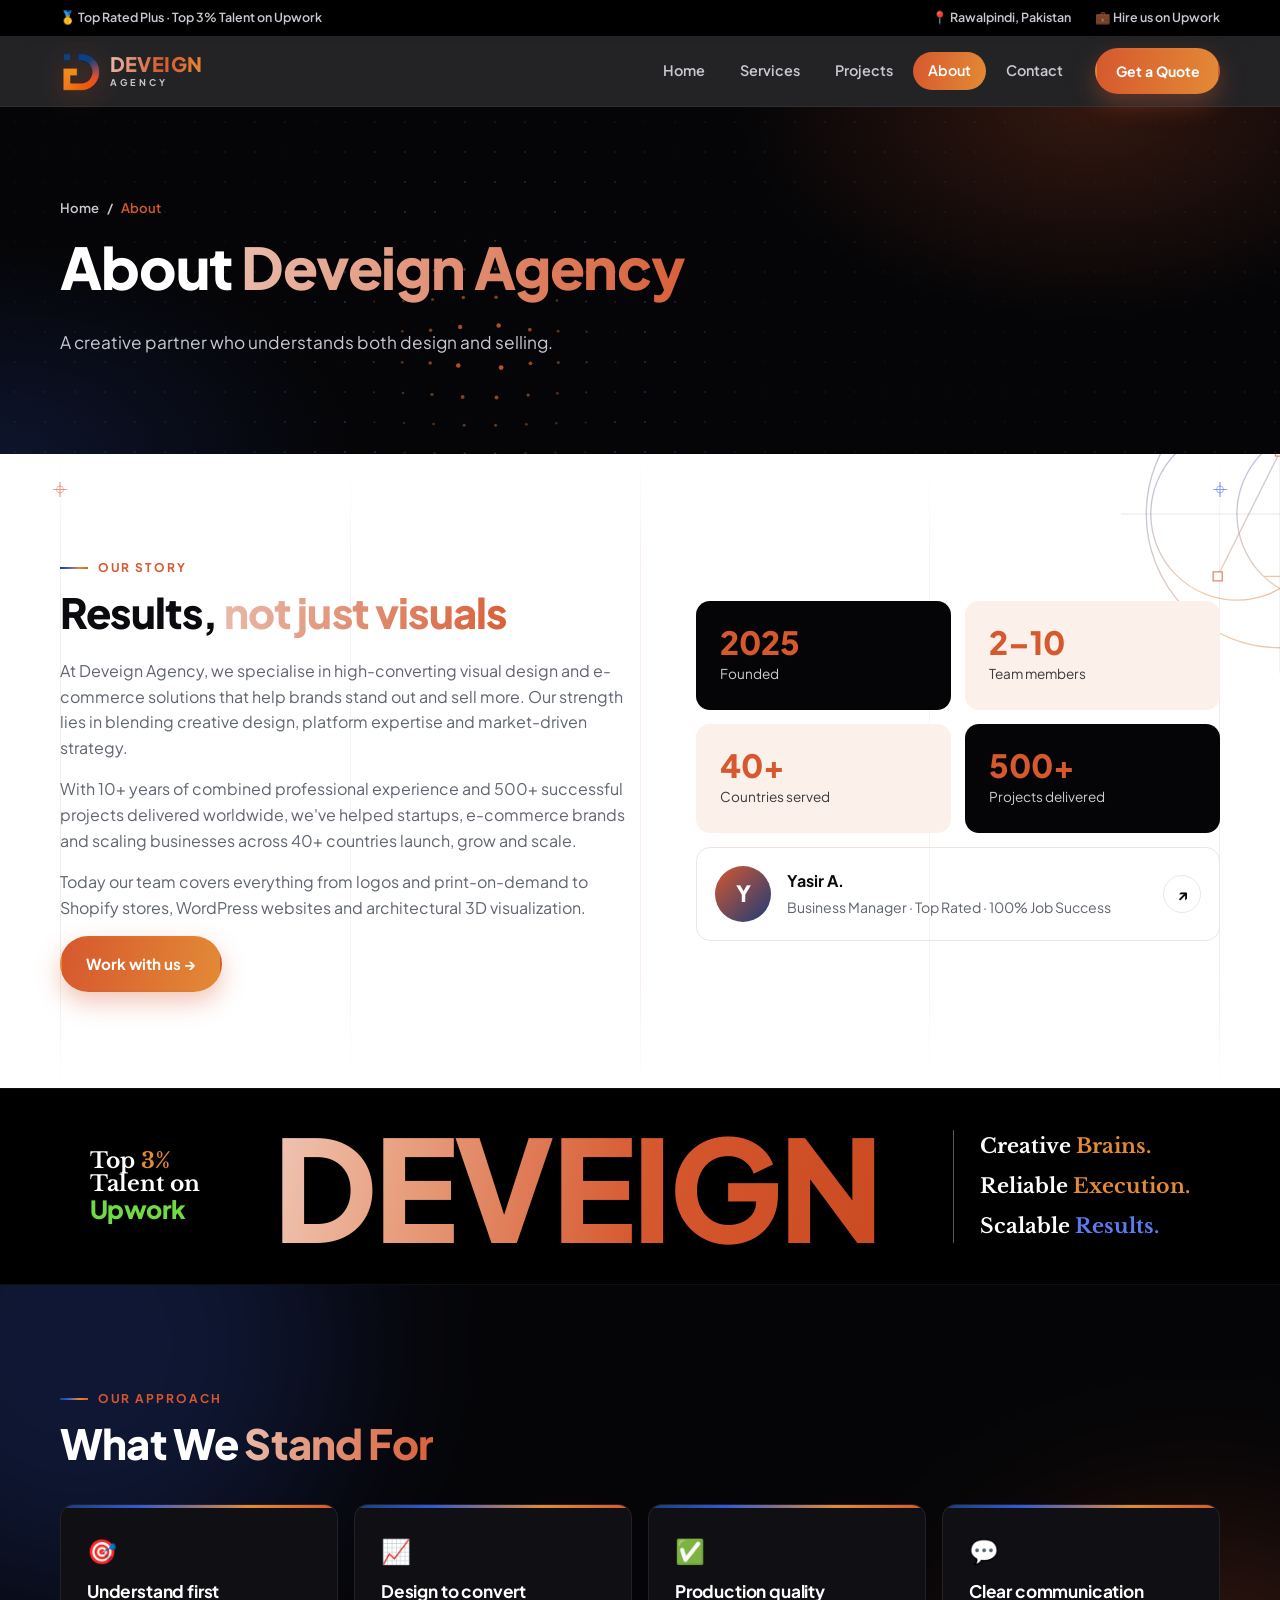
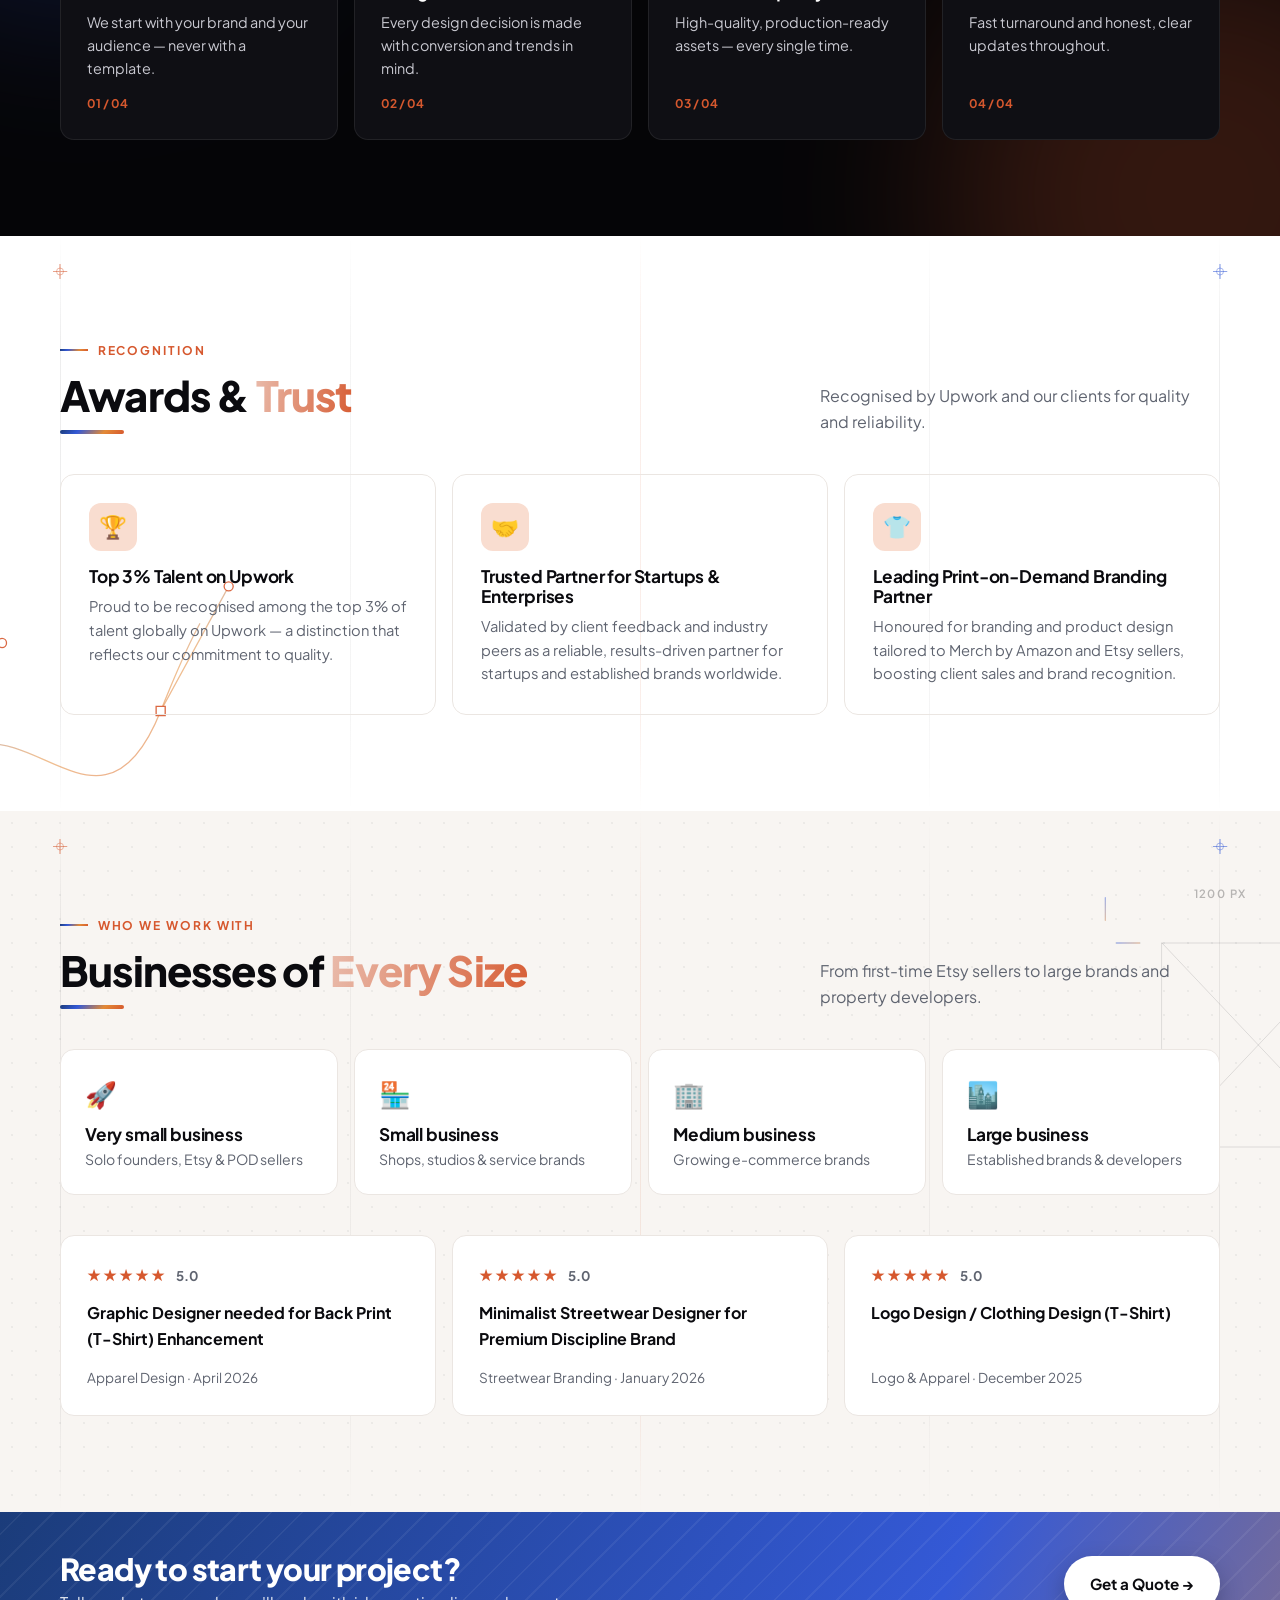
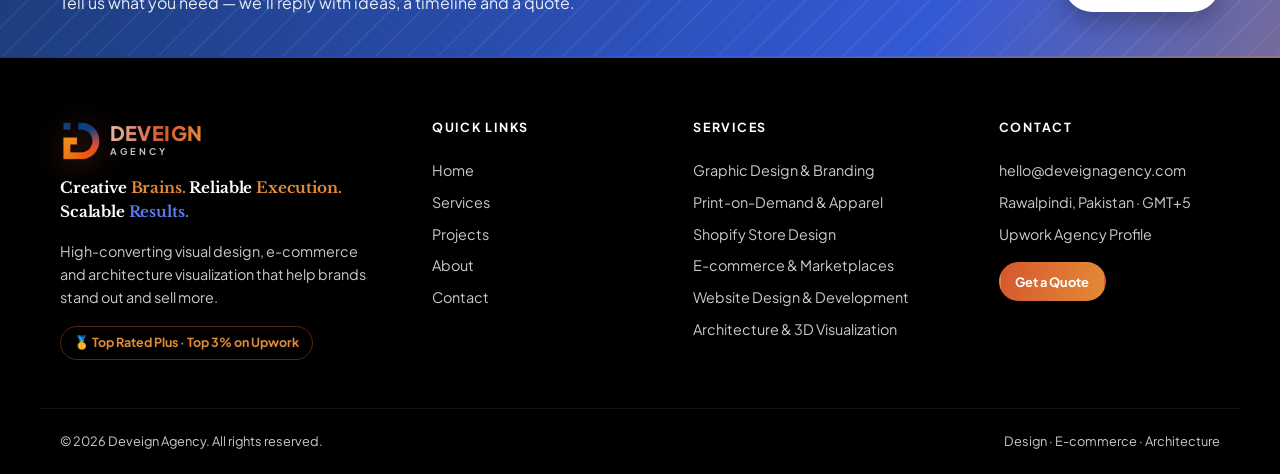
==== about/index.html @ 1cb54c6f "Use clean page addresses without .html - Move each page into its own folder: /services/, /portfolio/" ====
<!doctype html>
<html lang="en">
<head>
  <meta charset="utf-8">
  <meta name="viewport" content="width=device-width, initial-scale=1">
  <title>About Us — Deveign Agency</title>
  <meta name="description" content="Deveign Agency is a Top Rated Plus design and e-commerce agency based in Rawalpindi, Pakistan, serving clients in 40+ countries.">
  <meta property="og:title" content="About Us — Deveign Agency">
  <meta property="og:description" content="Deveign Agency is a Top Rated Plus design and e-commerce agency based in Rawalpindi, Pakistan, serving clients in 40+ countries.">
  <meta property="og:type" content="website">
  <link rel="canonical" href="https://deveignagency.com/about/">
  <meta property="og:url" content="https://deveignagency.com/about/">
  <meta property="og:site_name" content="Deveign Agency">
  <meta name="theme-color" content="#000000">
  <link rel="preconnect" href="https://fonts.googleapis.com">
  <link rel="preconnect" href="https://fonts.gstatic.com" crossorigin>
  <link href="https://fonts.googleapis.com/css2?family=Plus+Jakarta+Sans:wght@400;500;600;700;800&family=Libre+Baskerville:wght@400;700&display=swap" rel="stylesheet">
  <link rel="stylesheet" href="/assets/css/styles.css?v=202611030002">
  <script>document.documentElement.classList.add('js')</script>
  <link rel="icon" type="image/png" href="/assets/img/brand/logo-mark.png">
</head><body data-page="about">
  <a class="skip" href="#main">Skip to content</a>
  <div class="progress" aria-hidden="true"><span id="progressBar"></span></div>
  <div class="topbar">
    <div class="container topbar__inner">
      <span>🥇 Top Rated Plus · Top 3% Talent on Upwork</span>
      <span class="topbar__right">
        <span>📍 Rawalpindi, Pakistan</span>
        <a href="https://www.upwork.com/agencies/1889365964050848512/" target="_blank" rel="noopener">💼 Hire us on Upwork</a>
      </span>
    </div>
  </div>
  <header class="header">
    <div class="container header__inner">
      <a href="/" class="logo" aria-label="Deveign Agency home"><img class="logo__mark" src="/assets/img/brand/logo-mark.png" alt="" width="40" height="40"><span class="logo__text">DEVEIGN<small>Agency</small></span></a>
      <nav class="nav" id="nav" aria-label="Main">
        <a href="/">Home</a>
        <a href="/services/">Services</a>
        <a href="/portfolio/">Projects</a>
        <a href="/about/" class="active" aria-current="page">About</a>
        <a href="/contact/">Contact</a>
        <a href="/contact/" class="btn btn--primary btn--sm">Get a Quote</a>
      </nav>
      <button class="nav-toggle" id="navToggle" aria-label="Open menu" aria-expanded="false" aria-controls="nav">
        <span></span><span></span><span></span>
      </button>
    </div>
  </header>
  <main id="main">
    <section class="page-hero">
      <canvas class="hero-canvas" aria-hidden="true"></canvas>
      <div class="page-hero__glow" aria-hidden="true"></div>
      <div class="container page-hero__inner">
        <nav class="crumbs" aria-label="Breadcrumb"><a href="/">Home</a><span>/</span><span>About</span></nav>
        <h1>About <span class="hl">Deveign Agency</span></h1>
        <p>A creative partner who understands both design and selling.</p>
      </div>
    </section>
    <section class="section">
      <div class="container about">
        <div class="about__text">
          <span class="eyebrow">Our story</span>
          <h2>Results, <span class="hl">not just visuals</span></h2>
          <p>At Deveign Agency, we specialise in high-converting visual design and e-commerce solutions that help brands stand out and sell more. Our strength lies in blending creative design, platform expertise and market-driven strategy.</p>
          <p>With 10+ years of combined professional experience and 500+ successful projects delivered worldwide, we've helped startups, e-commerce brands and scaling businesses across 40+ countries launch, grow and scale.</p>
          <p>Today our team covers everything from logos and print-on-demand to Shopify stores, WordPress websites and architectural 3D visualization.</p>
          <a href="/contact/" class="btn btn--primary">Work with us →</a>
        </div>
        <div class="about__visual">
          <div class="facts">
            <div><strong>2025</strong><span>Founded</span></div>
            <div><strong>2–10</strong><span>Team members</span></div>
            <div><strong>40+</strong><span>Countries served</span></div>
            <div><strong>500+</strong><span>Projects delivered</span></div>
          </div>
          <div class="person">
            <div class="person__avatar">Y</div>
            <div>
              <strong>Yasir A.</strong>
              <span>Business Manager · Top Rated · 100% Job Success</span>
            </div>
            <a href="https://www.upwork.com/freelancers/~014dca2b137e0ebefb/" target="_blank" rel="noopener" class="person__link" aria-label="Yasir's Upwork profile">↗</a>
          </div>
        </div>
      </div>
    </section>

    <section class="brandband" aria-label="Deveign brand">
      <div class="container">
        <div class="brandmark" role="img" aria-label="Top 3% Talent on Upwork. DEVEIGN. Creative Brains. Reliable Execution. Scalable Results.">
          <div class="brandmark__badge"><span>Top <em>3%</em></span><span>Talent on</span><strong>Upwork</strong></div>
          <div class="brandmark__word">DEVEIGN</div>
          <div class="brandmark__tag"><span>Creative <em class="t-amber">Brains.</em></span><span>Reliable <em class="t-amber">Execution.</em></span><span>Scalable <em class="t-blue">Results.</em></span></div>
        </div>
      </div>
    </section>

    <section class="section dark">
      <div class="container">
        <span class="eyebrow">Our approach</span>
        <h2>What We <span class="hl">Stand For</span></h2>
        <div class="why">
          <div class="why__item"><div class="why__ico">🎯</div><h3>Understand first</h3><p>We start with your brand and your audience — never with a template.</p><span>01 / 04</span></div>
          <div class="why__item"><div class="why__ico">📈</div><h3>Design to convert</h3><p>Every design decision is made with conversion and trends in mind.</p><span>02 / 04</span></div>
          <div class="why__item"><div class="why__ico">✅</div><h3>Production quality</h3><p>High-quality, production-ready assets — every single time.</p><span>03 / 04</span></div>
          <div class="why__item"><div class="why__ico">💬</div><h3>Clear communication</h3><p>Fast turnaround and honest, clear updates throughout.</p><span>04 / 04</span></div>
        </div>
      </div>
    </section>

    <section class="section">
      <div class="container">
        <div class="head-row">
          <div>
            <span class="eyebrow">Recognition</span>
            <h2>Awards &amp; <span class="hl">Trust</span></h2>
          </div>
          <p>Recognised by Upwork and our clients for quality and reliability.</p>
        </div>
        <div class="awards">
          <div class="award"><div class="award__icon">🏆</div><h3>Top 3% Talent on Upwork</h3><p>Proud to be recognised among the top 3% of talent globally on Upwork — a distinction that reflects our commitment to quality.</p></div>
          <div class="award"><div class="award__icon">🤝</div><h3>Trusted Partner for Startups &amp; Enterprises</h3><p>Validated by client feedback and industry peers as a reliable, results-driven partner for startups and established brands worldwide.</p></div>
          <div class="award"><div class="award__icon">👕</div><h3>Leading Print-on-Demand Branding Partner</h3><p>Honoured for branding and product design tailored to Merch by Amazon and Etsy sellers, boosting client sales and brand recognition.</p></div>
        </div>
      </div>
    </section>

    <section class="section section--alt">
      <div class="container">
        <div class="head-row">
          <div>
            <span class="eyebrow">Who we work with</span>
            <h2>Businesses of <span class="hl">Every Size</span></h2>
          </div>
          <p>From first-time Etsy sellers to large brands and property developers.</p>
        </div>
        <div class="focus">
          <div><span>🚀</span><h3>Very small business</h3><p>Solo founders, Etsy &amp; POD sellers</p></div>
          <div><span>🏪</span><h3>Small business</h3><p>Shops, studios &amp; service brands</p></div>
          <div><span>🏢</span><h3>Medium business</h3><p>Growing e-commerce brands</p></div>
          <div><span>🏙️</span><h3>Large business</h3><p>Established brands &amp; developers</p></div>
        </div>
        <div class="reviews reviews--mt">
          <figure class="review">
            <div class="stars" aria-label="Rated 5.0 out of 5">★★★★★ <small>5.0</small></div>
            <blockquote>Graphic Designer needed for Back Print (T-Shirt) Enhancement</blockquote>
            <figcaption>Apparel Design · April 2026</figcaption>
          </figure>
          <figure class="review">
            <div class="stars" aria-label="Rated 5.0 out of 5">★★★★★ <small>5.0</small></div>
            <blockquote>Minimalist Streetwear Designer for Premium Discipline Brand</blockquote>
            <figcaption>Streetwear Branding · January 2026</figcaption>
          </figure>
          <figure class="review">
            <div class="stars" aria-label="Rated 5.0 out of 5">★★★★★ <small>5.0</small></div>
            <blockquote>Logo Design / Clothing Design (T-Shirt)</blockquote>
            <figcaption>Logo &amp; Apparel · December 2025</figcaption>
          </figure>
        </div>
      </div>
    </section>

    <section class="cta-band">
      <div class="container cta-band__inner">
        <div>
          <h2>Ready to start your project?</h2>
          <p>Tell us what you need — we'll reply with ideas, a timeline and a quote.</p>
        </div>
        <a href="/contact/" class="btn btn--light">Get a Quote →</a>
      </div>
    </section>
  </main>
  <footer class="footer">
    <div class="container footer__grid">
      <div>
        <a href="/" class="logo" aria-label="Deveign Agency home"><img class="logo__mark" src="/assets/img/brand/logo-mark.png" alt="" width="40" height="40"><span class="logo__text">DEVEIGN<small>Agency</small></span></a>
        <p class="tagline">Creative <em class="t-amber">Brains.</em> Reliable <em class="t-amber">Execution.</em> Scalable <em class="t-blue">Results.</em></p>
        <p>High-converting visual design, e-commerce and architecture visualization that help brands stand out and sell more.</p>
        <a href="https://www.upwork.com/agencies/1889365964050848512/" target="_blank" rel="noopener" class="footer__badge">🥇 Top Rated Plus · Top 3% on Upwork</a>
      </div>
      <div>
        <h4>Quick Links</h4>
        <a href="/">Home</a><a href="/services/">Services</a><a href="/portfolio/">Projects</a><a href="/about/">About</a><a href="/contact/">Contact</a>
      </div>
      <div>
        <h4>Services</h4>
        <a href="/services/#branding">Graphic Design &amp; Branding</a><a href="/services/#pod">Print-on-Demand &amp; Apparel</a><a href="/services/#shopify">Shopify Store Design</a><a href="/services/#ecommerce">E-commerce &amp; Marketplaces</a><a href="/services/#web">Website Design &amp; Development</a><a href="/services/#architecture">Architecture &amp; 3D Visualization</a>
      </div>
      <div>
        <h4>Contact</h4>
        <a href="mailto:hello@deveignagency.com">hello@deveignagency.com</a>
        <span>Rawalpindi, Pakistan · GMT+5</span>
        <a href="https://www.upwork.com/agencies/1889365964050848512/" target="_blank" rel="noopener">Upwork Agency Profile</a>
        <a href="/contact/" class="btn btn--primary btn--xs">Get a Quote</a>
      </div>
    </div>
    <div class="container footer__bottom">
      <span>© <span id="year">2026</span> Deveign Agency. All rights reserved.</span>
      <span>Design · E-commerce · Architecture</span>
    </div>
  </footer>
  <button class="to-top" id="toTop" type="button" aria-label="Back to top">
    <svg viewBox="0 0 44 44" aria-hidden="true"><circle cx="22" cy="22" r="20"/><circle class="to-top__ring" id="toTopRing" cx="22" cy="22" r="20" pathLength="100"/></svg>
    <span aria-hidden="true">↑</span>
  </button>
  <script src="/assets/js/main.js?v=202611030002"></script>
</body>
</html>
---- assets/css/styles.css ----
/* =========================================================
   Deveign Agency — styles
   Brand colours: change --orange / --navy to re-theme the site
   ========================================================= */
:root {
  /* Brand colours (from the Deveign logo) */
  --orange: #d6582e;
  --orange-2: #e38a36;      /* amber */
  --orange-dark: #b94620;
  --amber: #e38a36;
  --peach: #e9bbab;
  --blue: #3459d6;
  --blue-deep: #1b3c7a;
  --orange-rgb: 214, 88, 46;
  --blue-rgb: 52, 89, 214;
  --grad: linear-gradient(135deg, #1b3c7a 0%, #3459d6 28%, #e38a36 68%, #d6582e 100%);
  --grad-warm: linear-gradient(100deg, #e9bbab 0%, #d6582e 55%, #e38a36 100%);
  /* Surfaces */
  --navy: #050507;          /* brand black */
  --navy-2: #0f0f14;
  --navy-3: #18181f;
  --text: #0b0b0f;
  --muted: #5f6470;
  --light: #c9c9d1;
  --bg: #ffffff;
  --bg-alt: #f8f5f2;
  --tint: #fcf0ea;
  --tint-2: #f9ddd0;
  --border: #ebe6e2;
  --radius: 14px;
  --shadow: 0 14px 40px rgba(11, 11, 15, .10);
  --ease: cubic-bezier(.2, .8, .2, 1);
}

*, *::before, *::after { box-sizing: border-box; }
html { scroll-behavior: smooth; }
body {
  margin: 0; font-family: "Plus Jakarta Sans", system-ui, -apple-system, Segoe UI, Roboto, sans-serif;
  color: var(--text); background: var(--bg); line-height: 1.6; -webkit-font-smoothing: antialiased;
  overflow-x: hidden;
}
img { max-width: 100%; display: block; height: auto; }
a { color: inherit; text-decoration: none; }
button { font: inherit; color: inherit; }
h1, h2, h3, h4 { line-height: 1.15; margin: 0 0 .5em; letter-spacing: -.02em; }
h1 { font-size: clamp(2.3rem, 5.4vw, 4.1rem); font-weight: 800; }
h2 { font-size: clamp(1.8rem, 3.6vw, 2.6rem); font-weight: 800; }
h3 { font-size: 1.08rem; font-weight: 700; letter-spacing: -.01em; }
h4 { font-size: .78rem; text-transform: uppercase; letter-spacing: .14em; color: var(--muted); margin: 1.4rem 0 .7rem; }
p { margin: 0 0 1em; }
.hl { color: var(--orange); background: var(--grad-warm); background-size: 200% auto; -webkit-background-clip: text; background-clip: text; -webkit-text-fill-color: transparent; animation: shimmer 6s linear infinite; }
@keyframes shimmer { to { background-position: 200% center; } }
.container { width: 100%; max-width: 1200px; margin: 0 auto; padding: 0 20px; }
.container--narrow { max-width: 820px; }
.skip { position: absolute; left: -999px; top: 8px; z-index: 100; background: var(--orange); color: #fff; padding: .5rem 1rem; border-radius: 8px; }
.skip:focus { left: 8px; }
:focus-visible { outline: 2px solid var(--orange); outline-offset: 3px; }

/* ---------- Buttons ---------- */
.btn {
  display: inline-flex; align-items: center; justify-content: center; gap: .4rem;
  padding: .85rem 1.5rem; border-radius: 999px; font-weight: 700; font-size: .95rem;
  border: 2px solid transparent; cursor: pointer; transition: transform .2s var(--ease), background .2s, color .2s, border-color .2s, box-shadow .2s;
}
.btn:hover { transform: translateY(-2px); }
.btn--primary { position: relative; overflow: hidden; isolation: isolate; background: linear-gradient(100deg, var(--orange), var(--amber)); color: #fff; box-shadow: 0 10px 24px rgba(var(--orange-rgb),.35); }
.btn--primary::after { content: ""; position: absolute; inset: 0; z-index: -1; background: linear-gradient(110deg, transparent 30%, rgba(255,255,255,.35) 50%, transparent 70%); transform: translateX(-120%); transition: transform .7s var(--ease); }
.btn--primary:hover::after { transform: translateX(120%); }
.btn--primary:hover { box-shadow: 0 14px 34px rgba(var(--orange-rgb),.5), 0 0 0 4px rgba(var(--orange-rgb),.12); }
.btn--outline { border-color: rgba(255,255,255,.28); color: #fff; }
.btn--outline:hover { border-color: #fff; background: rgba(255,255,255,.06); }
.btn--dark { background: var(--navy); color: #fff; }
.btn--light { background: #fff; color: var(--text); box-shadow: 0 10px 24px rgba(0,0,0,.25); }
.btn--light:hover { background: var(--navy); color: #fff; }
.btn--lg { padding: 1rem 1.8rem; font-size: 1rem; }
.btn--sm { padding: .6rem 1.15rem; font-size: .88rem; }
.btn--xs { padding: .45rem .9rem; font-size: .8rem; box-shadow: none; }
.btn--block { width: 100%; }

/* ---------- Top bar + header ---------- */
.topbar { background: #000; color: var(--light); font-size: .78rem; font-weight: 600; }
.topbar__inner { display: flex; justify-content: space-between; gap: 1rem; padding: 8px 20px; }
.topbar__right { display: flex; gap: 1.5rem; }
.topbar a:hover { color: var(--orange); }

.header { position: sticky; top: 0; z-index: 50; background: rgba(5,5,7,.88); backdrop-filter: blur(12px); -webkit-backdrop-filter: blur(12px); border-bottom: 1px solid rgba(255,255,255,.06); }
.header__inner { display: flex; align-items: center; justify-content: space-between; height: 70px; }
.logo { display: flex; align-items: center; gap: .6rem; color: #fff; }
.logo__mark { width: 40px; height: 40px; object-fit: contain; transition: transform .5s var(--ease); filter: drop-shadow(0 4px 14px rgba(var(--orange-rgb),.35)); }
.logo:hover .logo__mark { transform: rotate(-8deg) scale(1.08); }
.logo__text { font-weight: 800; font-size: 1.25rem; line-height: 1; display: grid; letter-spacing: .02em; background: var(--grad-warm); -webkit-background-clip: text; background-clip: text; -webkit-text-fill-color: transparent; }
.logo__text small { font-size: .58rem; font-weight: 700; letter-spacing: .34em; text-transform: uppercase; -webkit-text-fill-color: #fff; opacity: .75; margin-top: 4px; }
.nav { display: flex; align-items: center; gap: .3rem; }
.nav a:not(.btn) { color: var(--light); font-weight: 600; font-size: .9rem; padding: .45rem .95rem; border-radius: 999px; transition: color .15s, background .15s; }
.nav a:not(.btn):hover { color: #fff; background: rgba(255,255,255,.06); }
.nav a.active { background: linear-gradient(100deg, var(--orange), var(--amber)); color: #fff; }
.nav .btn { margin-left: .75rem; }
.nav-toggle { display: none; background: none; border: 0; padding: 8px; cursor: pointer; }
.nav-toggle span { display: block; width: 24px; height: 2px; background: #fff; margin: 5px 0; transition: .2s; }

/* ---------- Shared hero background ---------- */
.hero-canvas { position: absolute; inset: 0; width: 100%; height: 100%; z-index: -2; display: block; }

/* ---------- Home hero ---------- */
.hero { position: relative; overflow: hidden; background: var(--navy); color: #fff; padding: 72px 0 96px; isolation: isolate; min-height: calc(100vh - 106px); display: flex; align-items: center; }
.hero__aurora { position: absolute; inset: 0; z-index: -1; pointer-events: none; overflow: hidden; }
.hero__aurora span { position: absolute; border-radius: 50%; filter: blur(80px); opacity: .55; }
.hero__aurora span:nth-child(1) { width: 520px; height: 520px; background: var(--orange); right: -120px; top: -160px; opacity: .28; animation: drift1 18s ease-in-out infinite alternate; }
.hero__aurora span:nth-child(2) { width: 460px; height: 460px; background: var(--blue); left: -160px; bottom: -200px; opacity: .25; animation: drift2 22s ease-in-out infinite alternate; }
.hero__aurora span:nth-child(3) { width: 300px; height: 300px; background: var(--amber); right: 30%; bottom: -120px; opacity: .14; animation: drift1 26s ease-in-out infinite alternate-reverse; }
@keyframes drift1 { to { transform: translate(-120px, 120px) scale(1.15); } }
@keyframes drift2 { to { transform: translate(160px, -80px) scale(1.1); } }

.hero__inner { display: grid; grid-template-columns: 1.05fr 1fr; gap: 48px; align-items: center; }
.kicker { display: inline-flex; align-items: center; gap: .6rem; color: var(--light); font-size: .78rem; font-weight: 700; text-transform: uppercase; letter-spacing: .16em; margin-bottom: 1.3rem; }
.kicker::before, .eyebrow::before { content: ""; width: 28px; height: 2px; background: var(--orange); }
.hero h1 { margin-bottom: .45em; }
.typed { color: var(--orange); background: var(--grad-warm); -webkit-background-clip: text; background-clip: text; -webkit-text-fill-color: transparent; }
.caret { display: inline-block; width: 4px; height: .9em; background: var(--orange); margin-left: 6px; vertical-align: -.08em; border-radius: 2px; animation: blink 1s steps(1) infinite; }
@keyframes blink { 50% { opacity: 0; } }
.hero__lead { color: var(--light); max-width: 560px; font-size: 1.06rem; }
.hero__cta { display: flex; flex-wrap: wrap; gap: .8rem; margin-top: 1.8rem; }
.hero__trust { list-style: none; padding: 0; margin: 2.2rem 0 0; display: flex; flex-wrap: wrap; gap: 0; }
.hero__trust li { color: var(--light); font-size: .88rem; padding: 0 1.3rem; border-left: 1px solid rgba(255,255,255,.14); }
.hero__trust li:first-child { padding-left: 0; border-left: 0; }
.hero__trust strong { display: block; color: #fff; font-size: 1.3rem; }

.js .hero__content > * { opacity: 0; transform: translateY(26px); animation: rise .9s var(--ease) forwards; }
.js .hero__content > *:nth-child(2) { animation-delay: .1s; }
.js .hero__content > *:nth-child(3) { animation-delay: .2s; }
.js .hero__content > *:nth-child(4) { animation-delay: .3s; }
.js .hero__content > *:nth-child(5) { animation-delay: .4s; }
@keyframes rise { to { opacity: 1; transform: none; } }

.hero__scroll { position: absolute; left: 50%; bottom: 22px; translate: -50% 0; width: 26px; height: 42px; border: 2px solid rgba(255,255,255,.3); border-radius: 14px; }
.hero__scroll span { position: absolute; left: 50%; top: 8px; width: 4px; height: 8px; margin-left: -2px; border-radius: 2px; background: var(--orange); animation: scrolldot 1.8s ease-in-out infinite; }
@keyframes scrolldot { 0% { opacity: 0; transform: translateY(0); } 30% { opacity: 1; } 100% { opacity: 0; transform: translateY(14px); } }

/* ---------- Service orbit (home hero, right side) ---------- */
.orbit { position: relative; width: min(100%, 540px); aspect-ratio: 1; margin: 0 auto; }
.orbit [data-depth] { transition: translate .3s ease-out; }
.orbit__ring { position: absolute; border-radius: 50%; pointer-events: none; }
.orbit__ring--outer { inset: 3%; border: 1px dashed rgba(255,255,255,.16); animation: spin 90s linear infinite; }
.orbit__ring--outer::after { content: ""; position: absolute; top: 50%; left: -5px; width: 10px; height: 10px; border-radius: 50%; background: var(--orange); box-shadow: 0 0 16px 4px rgba(var(--orange-rgb),.6); }
.orbit__ring--inner { inset: 21%; border: 1px solid rgba(var(--blue-rgb),.35); animation: spin 40s linear infinite reverse; }
.orbit__ring--inner::after { content: ""; position: absolute; bottom: -4px; left: 50%; width: 8px; height: 8px; border-radius: 50%; background: var(--blue); box-shadow: 0 0 14px 4px rgba(var(--blue-rgb),.7); }
.orbit__chips { position: absolute; inset: 0; }
.orbit__spin { position: absolute; inset: 0; animation: spin 70s linear infinite; }
.chip {
  position: absolute; left: calc(50% + cos(var(--a) * 45deg - 90deg) * var(--rad, 46%)); top: calc(50% + sin(var(--a) * 45deg - 90deg) * var(--rad, 46%));
  translate: -50% -50%; white-space: nowrap;
  font-size: .8rem; font-weight: 700; color: var(--light);
  padding: .45rem .85rem; border-radius: 999px;
  background: rgba(15,15,20,.85); border: 1px solid rgba(255,255,255,.12);
  backdrop-filter: blur(8px); -webkit-backdrop-filter: blur(8px);
  animation: spin 70s linear infinite reverse;
  transition: background .4s, color .4s, border-color .4s, box-shadow .4s, scale .4s var(--ease);
}
.chip.active { background: linear-gradient(100deg, var(--orange), var(--amber)); border-color: var(--orange); color: #fff; scale: 1.12; box-shadow: 0 10px 30px rgba(var(--orange-rgb),.45); }
@keyframes spin { to { transform: rotate(360deg); } }

.stage {
  position: absolute; inset: 25%; border-radius: 50%;
  display: grid; place-items: center; align-content: center; gap: 4px;
  background: radial-gradient(circle at 50% 35%, rgba(var(--orange-rgb),.14), rgba(15,15,20,.92) 65%);
  border: 1px solid rgba(var(--orange-rgb),.3);
  box-shadow: 0 0 0 10px rgba(var(--orange-rgb),.04), 0 30px 80px rgba(0,0,0,.45), inset 0 0 40px rgba(var(--orange-rgb),.08);
}
.stage::before { content: ""; position: absolute; inset: -14px; border-radius: 50%; border: 1px solid rgba(var(--orange-rgb),.25); animation: pulse 3.2s ease-out infinite; }
@keyframes pulse { 0% { transform: scale(.94); opacity: .9; } 100% { transform: scale(1.18); opacity: 0; } }
.art { width: 64%; height: auto; overflow: visible; }
.art__set { opacity: 0; transition: opacity .45s ease; }
.art__set.on { opacity: 1; }
.art__set > * { fill: none; stroke: url(#artGrad); stroke-width: 2.4; stroke-linecap: round; stroke-linejoin: round; stroke-dasharray: 1; stroke-dashoffset: 1; }
.art__set > .soft { stroke: rgba(255,255,255,.6); stroke-width: 1.7; }
.art__set.on > * { animation: draw 1.5s var(--ease) forwards; }
.art__set.on > *:nth-child(2) { animation-delay: .18s; }
.art__set.on > *:nth-child(3) { animation-delay: .36s; }
.art__set.on > *:nth-child(4) { animation-delay: .54s; }
.art__set.on > *:nth-child(5) { animation-delay: .72s; }
.art__set.on > *:nth-child(6) { animation-delay: .9s; }
@keyframes draw { to { stroke-dashoffset: 0; } }
html:not(.js) .art__set:first-child { opacity: 1; }
html:not(.js) .art__set > * { stroke-dashoffset: 0; }
.stage__label { text-align: center; line-height: 1.3; }
.stage__label strong { display: block; color: #fff; font-size: 1rem; }
.stage__label span { color: var(--light); font-size: .74rem; }
.stage__label.swap { animation: labelIn .5s var(--ease); }
@keyframes labelIn { from { opacity: 0; transform: translateY(8px); } }
@keyframes bandflow { to { background-position: 100% 0; } }
@keyframes bPop { from { opacity: 0; transform: translateY(16px) scale(.96); } }
@keyframes riseIn { from { opacity: 0; transform: translateY(24px); } }

/* ---------- Inner page hero ---------- */
.page-hero { position: relative; overflow: hidden; isolation: isolate; background: var(--navy); color: #fff; padding: 90px 0 80px; }
.page-hero__glow { position: absolute; inset: 0; z-index: -1; pointer-events: none; background: radial-gradient(500px 300px at 85% 0%, rgba(var(--orange-rgb),.22), transparent 70%), radial-gradient(500px 300px at 0% 100%, rgba(var(--blue-rgb),.18), transparent 70%); }
.page-hero h1 { font-size: clamp(2.2rem, 5vw, 3.6rem); animation: riseIn .8s var(--ease) both; }
.page-hero p { color: var(--light); max-width: 620px; font-size: 1.08rem; animation: riseIn .8s .12s var(--ease) both; }
.crumbs { display: flex; gap: .5rem; color: var(--light); font-size: .82rem; font-weight: 600; margin-bottom: 1rem; }
.crumbs a:hover { color: var(--orange); }
.crumbs span:last-child { color: var(--orange); }

/* ---------- Ticker ---------- */
.ticker { background: #000; border-top: 1px solid rgba(255,255,255,.06); overflow: hidden; padding: 14px 0; }
.ticker__track { display: flex; width: max-content; animation: marquee 40s linear infinite; }
.ticker span { color: var(--light); font-size: .78rem; font-weight: 700; letter-spacing: .14em; text-transform: uppercase; padding: 0 1.5rem; white-space: nowrap; display: inline-flex; align-items: center; gap: 3rem; }
.ticker span::after { content: "◆"; color: var(--orange); font-size: .6rem; }
.ticker span:nth-child(even)::after { color: var(--blue); }
@keyframes marquee { to { transform: translateX(-50%); } }

/* ---------- Stats ---------- */
.stats { position: relative; z-index: 2; margin-top: 56px; }
.stats__grid { display: grid; grid-template-columns: repeat(4, 1fr); gap: 16px; }
.stat { background: #fff; border: 1px solid var(--border); border-radius: var(--radius); padding: 22px 24px; box-shadow: var(--shadow); }
.stat { position: relative; overflow: hidden; }
.stat::before { content: ""; position: absolute; left: 0; top: 0; bottom: 0; width: 4px; background: var(--grad); }
.stat strong { display: block; font-size: 2.3rem; font-weight: 800; line-height: 1.1; letter-spacing: -.03em; }
.stat em { font-style: normal; color: var(--orange); }
.stat > span { color: var(--muted); font-size: .85rem; }

/* ---------- Sections ---------- */
.section { padding: 96px 0; }
.section--alt { background: var(--bg-alt); }
.eyebrow { display: inline-flex; align-items: center; gap: .6rem; text-transform: uppercase; letter-spacing: .16em; font-size: .75rem; font-weight: 700; color: var(--orange); margin-bottom: .75rem; }
.head-row { display: flex; justify-content: space-between; align-items: flex-end; gap: 40px; margin-bottom: 40px; }
.head-row h2 { margin: 0; }
.head-row p { max-width: 400px; color: var(--muted); margin: 0; }
.center-head { text-align: center; margin-bottom: 36px; }
.link-more { display: inline-block; margin-top: 28px; font-weight: 700; font-size: .92rem; }
.link-more:hover { color: var(--orange); }

/* ---------- Service cards ---------- */
.cards { display: grid; grid-template-columns: repeat(3, 1fr); gap: 16px; }
.cards--4 { grid-template-columns: repeat(4, 1fr); }
.card { position: relative; display: flex; flex-direction: column; padding: 28px 24px; background: #fff; border: 1px solid var(--border); border-radius: var(--radius); transition: transform .25s var(--ease), box-shadow .25s, border-color .25s; overflow: hidden; }
.card::after { content: ""; position: absolute; left: 0; right: 0; bottom: 0; height: 3px; background: var(--grad); transform: scaleX(0); transform-origin: left; transition: transform .35s var(--ease); }
.card:hover { transform: translateY(-5px); box-shadow: var(--shadow); border-color: transparent; }
.card:hover::after { transform: scaleX(1); }
.card__num { position: absolute; top: 18px; right: 20px; font-size: .75rem; font-weight: 700; color: #d6d0cb; }
.card__icon { width: 50px; height: 50px; border-radius: 12px; display: grid; place-items: center; font-size: 1.4rem; background: var(--tint); margin-bottom: 1.2rem; transition: transform .3s var(--ease); }
.card:hover .card__icon { transform: rotate(-8deg) scale(1.08); }
.card p { color: var(--muted); font-size: .9rem; margin: 0 0 1rem; flex: 1; }
.card__more { font-size: .85rem; font-weight: 700; color: var(--orange); }

/* ---------- Portfolio ---------- */
.work { display: grid; grid-template-columns: repeat(3, 1fr); gap: 22px; }
.work__item { background: #fff; border: 1px solid var(--border); border-radius: var(--radius); overflow: hidden; transition: transform .25s var(--ease), box-shadow .25s; }
.work__item:hover { transform: translateY(-5px); box-shadow: var(--shadow); }
.work__item[hidden] { display: none; }
.work__open { display: block; width: 100%; text-align: left; background: none; border: 0; padding: 0; cursor: pointer; }
.work__thumb { position: relative; aspect-ratio: 16 / 10; overflow: hidden; background: var(--bg-alt); }
.work__thumb img { width: 100%; height: 100%; object-fit: cover; transition: transform .6s var(--ease); }
.work__item:hover .work__thumb img { transform: scale(1.06); }
.work__thumb .pill { position: absolute; top: 12px; left: 12px; }
.work__thumb .pill + .pill { left: auto; right: 12px; }
.pill { display: inline-block; font-size: .7rem; font-weight: 700; background: #fff; color: var(--text); padding: .25rem .65rem; border-radius: 999px; box-shadow: 0 2px 8px rgba(0,0,0,.12); }
.pill--dark { background: rgba(5,5,7,.8); color: #fff; }
.pill--ok { background: #16a34a; color: #fff; }
.work__info { display: flex; justify-content: space-between; align-items: center; gap: 14px; padding: 20px 22px; }
.work__info h3 { margin-bottom: .3rem; font-size: 1rem; }
.work__info p { margin: 0; color: var(--muted); font-size: .86rem; display: -webkit-box; -webkit-line-clamp: 2; -webkit-box-orient: vertical; overflow: hidden; }
.arrow { flex: none; width: 38px; height: 38px; border-radius: 50%; border: 1px solid var(--border); display: grid; place-items: center; font-weight: 700; transition: background .2s, color .2s, transform .2s; }
.work__item:hover .arrow { background: var(--orange); color: #fff; border-color: var(--orange); transform: rotate(-45deg); }

.filters { display: flex; flex-wrap: wrap; gap: 8px; margin-bottom: 16px; }
.filter { border: 1px solid var(--border); background: #fff; padding: .55rem 1.1rem; border-radius: 999px; font-weight: 700; font-size: .85rem; cursor: pointer; color: var(--muted); transition: all .2s; }
.filter:hover { color: var(--text); border-color: var(--text); }
.filter.active { background: var(--navy); border-color: var(--navy); color: #fff; }
.legend { color: var(--muted); font-size: .85rem; margin-bottom: 28px; }
.legend .pill { box-shadow: none; }
.empty { color: var(--muted); }
.work__item.show { animation: bPop .45s var(--ease) both; }

.modal { width: min(920px, calc(100% - 32px)); max-height: calc(100vh - 48px); padding: 0; border: 0; border-radius: 18px; overflow: auto; box-shadow: 0 40px 100px rgba(0,0,0,.5); }
.modal::backdrop { background: rgba(0,0,0,.75); backdrop-filter: blur(4px); }
.modal[open] { animation: bPop .35s var(--ease); }
.modal__content { display: grid; grid-template-columns: 1.2fr 1fr; }
.modal__content > img { width: 100%; height: auto; align-self: center; }
.modal__body { padding: 32px; }
.modal__body h3 { font-size: 1.35rem; margin-top: .8rem; }
.modal__body p { color: var(--muted); }
.modal__body .btn { margin-top: 1.4rem; }
.modal__tags { display: flex; gap: 6px; }
.modal__tags .pill { box-shadow: none; border: 1px solid var(--border); }
.modal__close { position: absolute; top: 12px; right: 12px; z-index: 2; width: 38px; height: 38px; border-radius: 50%; border: 0; background: #fff; box-shadow: 0 4px 14px rgba(0,0,0,.2); cursor: pointer; font-weight: 700; }

/* ---------- Chips + check lists ---------- */
.chips { display: flex; flex-wrap: wrap; gap: 8px; }
.chips span { font-size: .82rem; font-weight: 600; padding: .4rem .8rem; border-radius: 8px; background: var(--bg-alt); border: 1px solid var(--border); transition: all .2s; }
.chips span:hover { border-color: var(--orange); color: var(--orange-dark); background: var(--tint); }
.chips--cloud span { background: #fff; font-size: .88rem; }
.checks { list-style: none; padding: 0; margin: 0 0 1.4rem; display: grid; gap: .5rem; }
.checks li { position: relative; padding-left: 1.8rem; }
.checks li::before { content: "✓"; position: absolute; left: 0; top: 1px; width: 20px; height: 20px; border-radius: 50%; background: var(--tint-2); color: var(--orange-dark); display: grid; place-items: center; font-size: .7rem; font-weight: 800; }

/* ---------- Services page ---------- */
.subnav { position: sticky; top: 70px; z-index: 40; background: rgba(255,255,255,.92); backdrop-filter: blur(10px); -webkit-backdrop-filter: blur(10px); border-bottom: 1px solid var(--border); }
.subnav__inner { display: flex; gap: 8px; overflow-x: auto; padding-top: 12px; padding-bottom: 12px; scrollbar-width: none; }
.subnav__inner::-webkit-scrollbar { display: none; }
.subnav a { flex: none; font-size: .82rem; font-weight: 700; padding: .45rem .9rem; border-radius: 999px; border: 1px solid var(--border); color: var(--muted); white-space: nowrap; transition: all .2s; }
.subnav a:hover, .subnav a.active { background: var(--navy); border-color: var(--navy); color: #fff; }
.svc-list { display: grid; gap: 28px; }
.svc { display: grid; grid-template-columns: 1.15fr 1fr; gap: 0; border: 1px solid var(--border); border-radius: 20px; overflow: hidden; scroll-margin-top: 140px; }
.svc__text { position: relative; padding: 40px; }
.svc__num { position: absolute; top: 28px; right: 32px; font-size: 3rem; font-weight: 800; color: var(--bg-alt); line-height: 1; }
.svc__icon { width: 56px; height: 56px; border-radius: 14px; display: grid; place-items: center; font-size: 1.6rem; background: var(--tint); margin-bottom: 1.2rem; }
.svc__text h2 { font-size: clamp(1.5rem, 2.6vw, 2rem); }
.svc__text > p { color: var(--muted); }
.svc__panel { background: var(--navy); color: #fff; padding: 40px; position: relative; overflow: hidden; }
.svc__panel::before { content: ""; position: absolute; inset: 0; background-image: linear-gradient(rgba(255,255,255,.04) 1px, transparent 1px), linear-gradient(90deg, rgba(255,255,255,.04) 1px, transparent 1px); background-size: 28px 28px; pointer-events: none; }
.svc__panel h4 { color: var(--orange); margin-top: 0; position: relative; }
.svc__panel .chips { position: relative; }
.svc__panel .chips span { background: rgba(255,255,255,.06); border-color: rgba(255,255,255,.12); color: var(--border); }
.svc__panel .chips span:hover { background: var(--orange); border-color: var(--orange); color: #fff; }
.svc--flip .svc__text { order: 2; }

/* ---------- Dark section / why ---------- */
.dark { background: var(--navy); color: #fff; position: relative; overflow: hidden; }
.dark p { color: var(--light); }
.why { display: grid; grid-template-columns: repeat(4, 1fr); gap: 16px; margin-top: 36px; }
.why__item { display: flex; flex-direction: column; background: var(--navy-2); border: 1px solid rgba(255,255,255,.08); border-radius: var(--radius); padding: 26px; border-top: 3px solid transparent; border-image: var(--grad) 1; border-image-slice: 1; border-left: 0; border-right: 0; border-bottom: 0; transition: transform .25s var(--ease), background .25s; }
.why__item:hover { transform: translateY(-5px); background: var(--navy-3); }
.why__ico { font-size: 1.5rem; margin-bottom: .8rem; }
.why__item p { font-size: .9rem; flex: 1; }
.why__item span { font-size: .75rem; font-weight: 700; color: var(--orange); }

/* ---------- Process ---------- */
.steps { list-style: none; padding: 0; margin: 0; display: grid; grid-template-columns: repeat(4, 1fr); gap: 16px; position: relative; }
.step { position: relative; padding: 26px; border: 1px solid var(--border); border-radius: var(--radius); background: #fff; }
.step__num { display: inline-grid; place-items: center; width: 44px; height: 44px; border-radius: 50%; background: var(--grad); color: #fff; font-weight: 800; margin-bottom: 1rem; box-shadow: 0 0 0 6px var(--tint-2); }
.step p { color: var(--muted); font-size: .92rem; margin: 0; }

/* ---------- Reviews + platforms ---------- */
.reviews { display: grid; grid-template-columns: repeat(3, 1fr); gap: 16px; }
.reviews--mt { margin-top: 40px; }
.review { margin: 0; background: #fff; border: 1px solid var(--border); border-radius: var(--radius); padding: 26px; display: flex; flex-direction: column; }
.stars { color: var(--orange); letter-spacing: 2px; margin-bottom: .75rem; }
.stars small { color: var(--muted); font-weight: 700; letter-spacing: 0; margin-left: .25rem; }
.review blockquote { margin: 0 0 1rem; font-weight: 700; flex: 1; }
.review figcaption { color: var(--muted); font-size: .85rem; }
.platforms { margin-top: 44px; padding-top: 28px; border-top: 1px solid var(--border); }
.platforms__label { display: block; font-size: .75rem; font-weight: 700; letter-spacing: .14em; text-transform: uppercase; color: var(--muted); margin-bottom: 14px; }
.platforms ul { list-style: none; padding: 0; margin: 0; display: flex; flex-wrap: wrap; gap: 10px; }
.platforms li { font-weight: 700; font-size: .88rem; border: 1px solid var(--border); background: #fff; padding: .45rem 1rem; border-radius: 8px; }

/* ---------- About ---------- */
.about { display: grid; grid-template-columns: 1.1fr 1fr; gap: 60px; align-items: center; }
.about__text p { color: var(--muted); }
.facts { display: grid; grid-template-columns: 1fr 1fr; gap: 14px; }
.facts div { padding: 24px; border-radius: var(--radius); background: var(--navy); color: #fff; }
.facts div:nth-child(2), .facts div:nth-child(3) { background: var(--tint); color: var(--text); }
.facts strong { display: block; font-size: 2rem; font-weight: 800; line-height: 1.1; color: var(--orange); }
.facts span { font-size: .85rem; opacity: .8; }
.person { display: flex; align-items: center; gap: 1rem; margin-top: 14px; padding: 18px; border: 1px solid var(--border); border-radius: var(--radius); }
.person__avatar { flex: none; width: 56px; height: 56px; border-radius: 50%; display: grid; place-items: center; color: #fff; font-weight: 800; font-size: 1.4rem; background: linear-gradient(135deg, var(--orange), var(--blue-deep)); }
.person strong { display: block; }
.person span { color: var(--muted); font-size: .88rem; }
.person__link { margin-left: auto; width: 38px; height: 38px; border-radius: 50%; display: grid; place-items: center; border: 1px solid var(--border); font-weight: 700; }
.person__link:hover { background: var(--orange); color: #fff; border-color: var(--orange); }
.focus { display: grid; grid-template-columns: repeat(4, 1fr); gap: 16px; }
.focus div { background: #fff; border: 1px solid var(--border); border-radius: var(--radius); padding: 24px; }
.focus span { font-size: 1.6rem; }
.focus h3 { margin: .6rem 0 .2rem; }
.focus p { color: var(--muted); font-size: .88rem; margin: 0; }
.awards { display: grid; grid-template-columns: repeat(3, 1fr); gap: 16px; }
.award { padding: 28px; border: 1px solid var(--border); border-radius: var(--radius); transition: border-color .2s, transform .25s var(--ease); }
.award:hover { border-color: var(--orange); transform: translateY(-4px); }
.award__icon { width: 48px; height: 48px; border-radius: 12px; display: grid; place-items: center; font-size: 1.4rem; background: var(--tint-2); margin-bottom: 1rem; }
.award p { color: var(--muted); font-size: .92rem; margin: 0; }

/* ---------- Contact ---------- */
.contact { display: grid; grid-template-columns: 1fr 1.4fr; gap: 40px; align-items: start; }
.contact__info { display: grid; gap: 14px; }
.info-card { display: flex; gap: 1rem; padding: 22px; border: 1px solid var(--border); border-radius: var(--radius); transition: border-color .2s; }
.info-card:hover { border-color: var(--orange); }
.info-card__ico { flex: none; width: 44px; height: 44px; border-radius: 12px; display: grid; place-items: center; background: var(--tint-2); font-size: 1.2rem; }
.info-card h3 { margin-bottom: .2rem; }
.info-card p { color: var(--muted); font-size: .9rem; margin: 0 0 .3rem; }
.info-card a { font-weight: 700; font-size: .88rem; color: var(--orange-dark); }
.form { background: #fff; color: var(--text); padding: 32px; border-radius: 18px; display: grid; gap: 16px; border: 1px solid var(--border); box-shadow: var(--shadow); }
.form h2 { font-size: 1.5rem; margin: 0; }
.form__row { display: grid; grid-template-columns: 1fr 1fr; gap: 16px; }
.form label { display: grid; gap: 6px; font-weight: 700; font-size: .85rem; }
.form input, .form select, .form textarea { font: inherit; font-weight: 400; padding: .78rem .9rem; border: 1px solid var(--border); border-radius: 10px; background: var(--bg-alt); color: var(--text); width: 100%; }
.form input:focus, .form select:focus, .form textarea:focus { outline: 2px solid var(--orange); outline-offset: 1px; border-color: transparent; background: #fff; }
.form__status { margin: 0; font-size: .88rem; min-height: 1.2em; }
.form__status.ok { color: #059669; }
.form__status.err { color: #dc2626; }
.form__status a { text-decoration: underline; }

/* ---------- FAQ ---------- */
.faq details { background: #fff; border: 1px solid var(--border); border-radius: 12px; margin-bottom: 12px; transition: border-color .2s; }
.faq details[open] { border-color: var(--orange); }
.faq summary { cursor: pointer; padding: 18px 22px; font-weight: 700; list-style: none; display: flex; justify-content: space-between; gap: 1rem; }
.faq summary::-webkit-details-marker { display: none; }
.faq summary::after { content: "+"; color: var(--orange); font-size: 1.4rem; line-height: 1; transition: transform .2s; }
.faq details[open] summary::after { transform: rotate(45deg); }
.faq details p { padding: 0 22px 18px; margin: 0; color: var(--muted); }

/* ---------- CTA band + footer ---------- */
.cta-band { background: linear-gradient(110deg, var(--blue-deep), var(--blue), var(--amber), var(--orange), var(--blue-deep)); background-size: 300% 100%; animation: bandflow 14s ease-in-out infinite alternate; color: #fff; padding: 40px 0; position: relative; overflow: hidden; }
.cta-band::before { content: ""; position: absolute; inset: 0; background: repeating-linear-gradient(-45deg, rgba(255,255,255,.06) 0 2px, transparent 2px 22px); }
.cta-band__inner { position: relative; display: flex; justify-content: space-between; align-items: center; gap: 20px; flex-wrap: wrap; }
.cta-band h2 { margin: 0 0 .2rem; font-size: clamp(1.4rem, 2.6vw, 1.9rem); }
.cta-band p { margin: 0; opacity: .9; }

.footer { background: #000; color: var(--light); padding: 64px 0 0; font-size: .9rem; }
.footer__grid { display: grid; grid-template-columns: 1.5fr 1fr 1.2fr 1fr; gap: 40px; }
.footer__grid p { margin: 1rem 0; max-width: 320px; }
.footer__badge { display: inline-block; font-size: .78rem; font-weight: 700; padding: .4rem .8rem; border-radius: 999px; border: 1px solid rgba(var(--orange-rgb),.4); color: var(--orange-2); }
.footer h4 { color: #fff; margin: 0 0 1rem; }
.footer__grid > div:not(:first-child) { display: flex; flex-direction: column; align-items: flex-start; gap: .55rem; }
.footer__grid a:not(.btn):not(.logo):not(.footer__badge):hover { color: var(--orange); }
.footer__grid .btn { margin-top: .5rem; }
.footer__bottom { display: flex; justify-content: space-between; flex-wrap: wrap; gap: 1rem; border-top: 1px solid rgba(255,255,255,.08); margin-top: 48px; padding: 22px 20px; font-size: .8rem; }

/* ---------- Scroll reveal ---------- */
.reveal { opacity: 0; transform: translateY(24px); transition: opacity .7s var(--ease), transform .7s var(--ease); }
.reveal.visible { opacity: 1; transform: none; }

@media (prefers-reduced-motion: reduce) {
  html { scroll-behavior: auto; }
  *, *::before, *::after { animation: none !important; transition: none !important; }
  .js .hero__content > * { opacity: 1; transform: none; }
  .art__set > * { stroke-dashoffset: 0; }
  .reveal { opacity: 1; transform: none; }
}

/* ---------- Responsive ---------- */
@media (max-width: 1100px) {
  .cards--4 { grid-template-columns: repeat(2, 1fr); }
  .hero__inner { grid-template-columns: 1fr; gap: 20px; }
  .hero { min-height: 0; }
  .orbit { width: min(100%, 480px); }
}
@media (max-width: 1000px) {
  .stats__grid, .why, .steps, .focus { grid-template-columns: repeat(2, 1fr); }
  .work, .work--3 { grid-template-columns: repeat(2, 1fr); }
  .reviews, .awards, .cards { grid-template-columns: 1fr; }
  .cards--4 { grid-template-columns: repeat(2, 1fr); }
  .about, .contact { grid-template-columns: 1fr; gap: 40px; }
  .svc { grid-template-columns: 1fr; }
  .svc--flip .svc__text { order: 0; }
  .footer__grid { grid-template-columns: 1fr 1fr; }
  .modal__content { grid-template-columns: 1fr; }
}
@media (max-width: 860px) {
  .nav-toggle { display: block; }
  .nav { position: absolute; top: 70px; left: 0; right: 0; flex-direction: column; align-items: stretch; gap: 4px; background: var(--navy); border-bottom: 1px solid rgba(255,255,255,.08); padding: 12px 20px 20px; display: none; }
  .nav.open { display: flex; }
  .nav .btn { margin: 8px 0 0; }
  .nav-toggle[aria-expanded="true"] span:nth-child(1) { transform: translateY(7px) rotate(45deg); }
  .nav-toggle[aria-expanded="true"] span:nth-child(2) { opacity: 0; }
  .nav-toggle[aria-expanded="true"] span:nth-child(3) { transform: translateY(-7px) rotate(-45deg); }
  .head-row { flex-direction: column; align-items: flex-start; gap: 12px; }
  .hero__scroll { display: none; }
}
@media (max-width: 600px) {
  .topbar__inner > span:first-child { display: none; }
  .topbar__right { width: 100%; justify-content: space-between; gap: 1rem; }
  .hero { padding: 48px 0 56px; }
  .hero__trust li { padding: 0 .9rem; }
  .hero__trust strong { font-size: 1.1rem; }
  .orbit { width: min(100%, 360px); margin-top: 12px; --rad: 40%; }
  .orbit__ring--outer { inset: 9%; }
  .chip { font-size: .62rem; padding: .3rem .55rem; }
  .stage { inset: 27%; }
  .stage__label strong { font-size: .82rem; }
  .stage__label span { font-size: .62rem; }
  .page-hero { padding: 64px 0 56px; }
  .section { padding: 68px 0; }
  .stats__grid, .why, .steps, .focus, .work, .work--3, .cards--4 { grid-template-columns: 1fr; }
  .stat strong { font-size: 1.9rem; }
  .svc__text, .svc__panel { padding: 28px 22px; }
  .svc__num { font-size: 2.2rem; top: 22px; right: 22px; }
  .form__row { grid-template-columns: 1fr; }
  .form { padding: 22px; }
  .footer__grid { grid-template-columns: 1fr; }
  .modal__body { padding: 24px; }
}

/* =========================================================
   Brand layer + site-wide animations
   ========================================================= */

/* Tagline (serif, like the brand banner) */
.tagline { font-family: "Libre Baskerville", Georgia, serif; font-weight: 700; font-size: 1.02rem; color: #fff; letter-spacing: -.01em; margin: 1.6rem 0 0; }
.tagline em { font-style: normal; }
.t-amber { color: var(--amber); }
.t-blue { color: #5b7cf0; }
.footer .tagline { font-size: .95rem; margin: 1rem 0 0; }

/* Scroll progress bar */
.progress { position: fixed; top: 0; left: 0; right: 0; height: 3px; z-index: 100; pointer-events: none; }
.progress span { display: block; height: 100%; width: 100%; background: var(--grad); transform-origin: left; transform: scaleX(0); box-shadow: 0 0 10px rgba(var(--orange-rgb), .6); }

/* Back to top with progress ring */
.to-top { position: fixed; right: 20px; bottom: 20px; z-index: 60; width: 48px; height: 48px; border-radius: 50%; border: 0; padding: 0; background: var(--navy); color: #fff; cursor: pointer; box-shadow: 0 10px 30px rgba(0,0,0,.35); opacity: 0; transform: translateY(20px) scale(.8); pointer-events: none; transition: opacity .35s, transform .35s var(--ease); }
.to-top.show { opacity: 1; transform: none; pointer-events: auto; }
.to-top:hover { transform: translateY(-3px); }
.to-top svg { position: absolute; inset: 2px; width: 44px; height: 44px; transform: rotate(-90deg); }
.to-top circle { fill: none; stroke: rgba(255,255,255,.12); stroke-width: 3; }
.to-top .to-top__ring { stroke: var(--orange); stroke-dasharray: 100; stroke-dashoffset: 100; stroke-linecap: round; }
.to-top span { position: relative; font-weight: 800; font-size: 1.1rem; }

/* Header gains depth once you scroll */
.header { transition: background .3s, box-shadow .3s; }
.header.scrolled { background: rgba(5,5,7,.94); box-shadow: 0 10px 30px rgba(0,0,0,.35); }
.header::after { content: ""; position: absolute; left: 0; right: 0; bottom: -1px; height: 1px; background: var(--grad); opacity: 0; transition: opacity .3s; }
.header.scrolled::after { opacity: .7; }

/* Page fade in / out */
.js body { animation: pageIn .6s var(--ease) both; }
body.leaving { opacity: 0; transition: opacity .25s ease; }
@keyframes pageIn { from { opacity: 0; } }

/* Eyebrow line grows in */
.eyebrow::before, .kicker::before { background: var(--grad); }
.js .reveal .eyebrow::before { width: 0; transition: width .8s .25s var(--ease); }
.js .reveal.visible .eyebrow::before { width: 28px; }

/* Heading underline sweep */
.head-row h2, .center-head h2 { position: relative; padding-bottom: .35em; }
.head-row h2::after, .center-head h2::after { content: ""; position: absolute; left: 0; bottom: 0; width: 64px; height: 4px; border-radius: 2px; background: var(--grad); transform: scaleX(0); transform-origin: left; transition: transform .9s .3s var(--ease); }
.center-head h2::after { left: 50%; margin-left: -32px; transform-origin: center; }
.head-row.visible h2::after, .center-head h2::after { transform: scaleX(1); }
html:not(.js) .head-row h2::after { transform: scaleX(1); }

/* Mouse spotlight on cards (JS sets --mx / --my) */
.card, .work__item, .award, .info-card, .step, .review, .focus > div {
  background-image: radial-gradient(320px circle at var(--mx, -500px) var(--my, -500px), rgba(var(--orange-rgb), .09), transparent 60%);
}
.why__item { background-image: radial-gradient(320px circle at var(--mx, -500px) var(--my, -500px), rgba(var(--blue-rgb), .22), transparent 60%); }
.card:hover, .work__item:hover, .award:hover, .info-card:hover { box-shadow: 0 18px 44px rgba(11,11,15,.12), 0 0 0 1px rgba(var(--orange-rgb), .25); }

/* Why cards: gradient top bar (replaces border-image) */
.why__item { position: relative; overflow: hidden; border: 1px solid rgba(255,255,255,.08); border-image: none; }
.why__item::before { content: ""; position: absolute; left: 0; right: 0; top: 0; height: 3px; background: var(--grad); }

/* 3D tilt helper */
.tilt { transform-style: preserve-3d; will-change: transform; }

/* Portfolio image wipe-in */
.js .work__item.reveal .work__thumb img { clip-path: inset(0 0 100% 0); transition: clip-path 1s .15s var(--ease), transform .6s var(--ease); }
.js .work__item.reveal.visible .work__thumb img { clip-path: inset(0 0 0 0); }

/* Stats numbers in brand gradient */
.stat strong span { background: var(--grad); -webkit-background-clip: text; background-clip: text; -webkit-text-fill-color: transparent; }

/* Dark sections: slow moving brand glows */
.dark::before, .dark::after { content: ""; position: absolute; width: 520px; height: 520px; border-radius: 50%; filter: blur(90px); opacity: .22; pointer-events: none; z-index: 0; }
.dark::before { background: var(--blue); left: -180px; top: -200px; animation: drift2 20s ease-in-out infinite alternate; }
.dark::after { background: var(--orange); right: -180px; bottom: -220px; animation: drift1 24s ease-in-out infinite alternate; }
.dark > .container { position: relative; z-index: 1; }
.page-hero__glow { animation: glowShift 14s ease-in-out infinite alternate; }
@keyframes glowShift { to { transform: translate(-40px, 20px) scale(1.08); } }

/* Filters, tabs, sub-nav in brand gradient */
.filter.active, .subnav a.active { background: linear-gradient(100deg, var(--orange), var(--amber)); border-color: transparent; color: #fff; }
.subnav a:hover { background: var(--navy); border-color: var(--navy); color: #fff; }
.chips span { transition: transform .2s var(--ease), background .2s, border-color .2s, color .2s; }
.chips span:hover { transform: translateY(-2px); }

/* Services panel glow */
.svc__panel::after { content: ""; position: absolute; width: 260px; height: 260px; right: -80px; bottom: -80px; border-radius: 50%; background: radial-gradient(circle, rgba(var(--orange-rgb), .35), transparent 70%); animation: drift1 16s ease-in-out infinite alternate; pointer-events: none; }
.svc:nth-child(even) .svc__panel::after { background: radial-gradient(circle, rgba(var(--blue-rgb), .45), transparent 70%); }

/* Brand banner (about page) */
.brandband { background: #000; padding: 34px 0; border-top: 1px solid rgba(255,255,255,.06); border-bottom: 1px solid rgba(255,255,255,.06); overflow: hidden; }
.brandband img { width: 100%; max-width: 1100px; margin: 0 auto; }
.js .brandband.reveal img { opacity: 0; transform: scale(.96); transition: opacity 1s var(--ease), transform 1s var(--ease); }
.js .brandband.reveal.visible img { opacity: 1; transform: none; }

/* Footer top gradient line */
.footer { position: relative; }
.footer::before { content: ""; position: absolute; left: 0; right: 0; top: 0; height: 2px; background: var(--grad); background-size: 200% 100%; animation: bandflow 8s linear infinite alternate; }

/* Pill shimmer for "Client project" */
.pill--ok { background: linear-gradient(100deg, #15803d, #22c55e, #15803d); background-size: 200% auto; animation: shimmer 4s linear infinite; }

/* Magnetic buttons use the translate property (JS) */
.btn--lg, .hero__cta .btn, .cta-band .btn { transition: transform .2s var(--ease), translate .25s var(--ease), background .2s, color .2s, border-color .2s, box-shadow .2s; }

@media (prefers-reduced-motion: reduce) {
  .hl, .pill--ok, .cta-band, .footer::before { animation: none !important; }
  .js .work__item.reveal .work__thumb img { clip-path: none; }
  .js .reveal .eyebrow::before { width: 28px; }
  .head-row h2::after { transform: scaleX(1); }
  .js body { animation: none; }
}
@media (max-width: 600px) {
  .tagline { font-size: .9rem; }
  .to-top { right: 14px; bottom: 14px; }
  .dark::before, .dark::after { width: 320px; height: 320px; }
}
.tilt.settled, html:not(.js) .tilt { transition: transform .18s ease-out, box-shadow .25s, border-color .25s, background .25s; }

/* =========================================================
   Blueprint layer for white sections (premium structure lines)
   JS adds .lined plus one .deco motif and a margin label
   ========================================================= */
.lined { position: relative; overflow: hidden; isolation: isolate; }
.lined > .container { position: relative; z-index: 1; }

/* vertical layout guides aligned to the content grid */
.lined::before {
  content: ""; position: absolute; z-index: -1; top: 0; bottom: 0; left: 50%;
  width: min(1160px, calc(100% - 40px)); transform: translateX(-50%); pointer-events: none;
  background:
    linear-gradient(rgba(11,11,15,.07), rgba(11,11,15,.07)) 0 0 / 1px 100% no-repeat,
    linear-gradient(rgba(11,11,15,.045), rgba(11,11,15,.045)) 25% 0 / 1px 100% no-repeat,
    linear-gradient(rgba(var(--orange-rgb),.10), rgba(var(--orange-rgb),.10)) 50% 0 / 1px 100% no-repeat,
    linear-gradient(rgba(11,11,15,.045), rgba(11,11,15,.045)) 75% 0 / 1px 100% no-repeat,
    linear-gradient(rgba(11,11,15,.07), rgba(11,11,15,.07)) 100% 0 / 1px 100% no-repeat;
  -webkit-mask-image: linear-gradient(transparent, #000 18%, #000 82%, transparent);
  mask-image: linear-gradient(transparent, #000 18%, #000 82%, transparent);
}
/* registration crosshairs on the outer guides */
.lined::after {
  content: ""; position: absolute; z-index: -1; top: 28px; left: 50%; height: 15px; pointer-events: none;
  width: calc(min(1160px, calc(100% - 40px)) + 15px); transform: translateX(-50%);
  background:
    url("data:image/svg+xml,%3Csvg xmlns='http://www.w3.org/2000/svg' width='15' height='15'%3E%3Cpath d='M7.5 0v15M0 7.5h15' stroke='%23d6582e' stroke-opacity='.55' stroke-width='1.2'/%3E%3Ccircle cx='7.5' cy='7.5' r='3.5' fill='none' stroke='%23d6582e' stroke-opacity='.4'/%3E%3C/svg%3E") 0 0 / 15px 15px no-repeat,
    url("data:image/svg+xml,%3Csvg xmlns='http://www.w3.org/2000/svg' width='15' height='15'%3E%3Cpath d='M7.5 0v15M0 7.5h15' stroke='%233459d6' stroke-opacity='.55' stroke-width='1.2'/%3E%3Ccircle cx='7.5' cy='7.5' r='3.5' fill='none' stroke='%233459d6' stroke-opacity='.4'/%3E%3C/svg%3E") 100% 0 / 15px 15px no-repeat;
}
.section--alt.lined { background-image: radial-gradient(rgba(11,11,15,.05) 1px, transparent 1.2px); background-size: 24px 24px; }

/* line-art motifs */
.deco { position: absolute; z-index: 0; width: 340px; height: 340px; pointer-events: none; opacity: .9; }
.deco--tr { top: -110px; right: -170px; opacity: .7; }
.deco--tr2 { top: 30px; right: -120px; opacity: .8; }
.deco--bl { bottom: -70px; left: -100px; }
.deco--tl { top: 40px; left: -70px; }
.deco--br { bottom: -60px; right: -80px; }
.deco * { fill: none; stroke: url(#decoGrad); stroke-width: 1.3; stroke-linecap: round; vector-effect: non-scaling-stroke; }
.deco .g { stroke: rgba(11,11,15,.14); stroke-width: 1; }
.deco .dot { fill: #fff; stroke: var(--orange); stroke-width: 1.3; }
.deco text { fill: rgba(11,11,15,.35); stroke: none; font: 600 10px "Plus Jakarta Sans", sans-serif; letter-spacing: .12em; }
.js .deco .d { stroke-dasharray: 1; stroke-dashoffset: 1; transition: stroke-dashoffset 2.4s var(--ease); }
.js .deco .d:nth-child(2) { transition-delay: .2s; } .js .deco .d:nth-child(3) { transition-delay: .4s; }
.js .deco .d:nth-child(4) { transition-delay: .6s; } .js .deco .d:nth-child(5) { transition-delay: .8s; }
.js .deco .dot, .js .deco text { opacity: 0; transition: opacity .8s 1.4s; }
.lined.deco-on .deco .d { stroke-dashoffset: 0; }
.lined.deco-on .deco .dot, .lined.deco-on .deco text { opacity: 1; }
.deco--spin { animation: spin 140s linear infinite; }
.deco--float { animation: decoFloat 12s ease-in-out infinite alternate; }
@keyframes decoFloat { to { transform: translate(14px, -16px) rotate(3deg); } }

/* editorial margin label */
.side-label {
  position: absolute; z-index: 1; top: 96px; left: max(14px, calc((100% - 1160px) / 2 - 52px));
  transform: rotate(180deg); writing-mode: vertical-rl;
  font-size: .68rem; font-weight: 700; letter-spacing: .32em; text-transform: uppercase; color: rgba(11,11,15,.32);
  display: none; align-items: center; gap: 14px;
}
.side-label b { color: var(--orange); font-weight: 800; }
.side-label::before { content: ""; width: 1px; height: 54px; background: var(--grad); }
@media (min-width: 1360px) { .side-label { display: flex; } }

@media (max-width: 860px) {
  .deco { width: 230px; height: 230px; opacity: .6; }
  .lined::before {
    background:
      linear-gradient(rgba(11,11,15,.07), rgba(11,11,15,.07)) 0 0 / 1px 100% no-repeat,
      linear-gradient(rgba(var(--orange-rgb),.10), rgba(var(--orange-rgb),.10)) 50% 0 / 1px 100% no-repeat,
      linear-gradient(rgba(11,11,15,.07), rgba(11,11,15,.07)) 100% 0 / 1px 100% no-repeat;
  }
}
@media (prefers-reduced-motion: reduce) {
  .js .deco .d { stroke-dashoffset: 0; transition: none; }
  .js .deco .dot, .js .deco text { opacity: 1; }
  .deco--spin, .deco--float { animation: none; }
}

/* Brand banner rebuilt in HTML (about page) */
.brandmark { display: grid; grid-template-columns: auto 1fr auto; align-items: center; gap: clamp(16px, 3vw, 40px); max-width: 1100px; margin: 0 auto; color: #fff; }
.brandmark__badge { display: grid; font-family: "Libre Baskerville", Georgia, serif; font-weight: 700; line-height: 1.05; font-size: clamp(.9rem, 1.7vw, 1.5rem); }
.brandmark__badge em { font-style: normal; color: var(--amber); }
.brandmark__badge strong { font-family: "Plus Jakarta Sans", sans-serif; font-weight: 800; color: #6fda44; letter-spacing: -.02em; font-size: 1.15em; }
.brandmark__word { font-weight: 800; font-size: clamp(3rem, 11vw, 9rem); line-height: .9; letter-spacing: -.02em; text-align: center; background: linear-gradient(100deg, #f1cfc1 0%, #e9a585 22%, #d6582e 60%, #c9481f 100%); -webkit-background-clip: text; background-clip: text; -webkit-text-fill-color: transparent; }
.brandmark__tag { display: grid; gap: .35em; padding-left: clamp(14px, 2vw, 28px); border-left: 1px solid rgba(255,255,255,.35); font-family: "Libre Baskerville", Georgia, serif; font-weight: 700; font-size: clamp(.85rem, 1.6vw, 1.4rem); white-space: nowrap; }
.brandmark__tag em { font-style: normal; }
.js .brandband.reveal .brandmark { opacity: 0; transform: scale(.96); transition: opacity 1s var(--ease), transform 1s var(--ease); }
.js .brandband.reveal.visible .brandmark { opacity: 1; transform: none; }
@media (max-width: 760px) {
  .brandmark { grid-template-columns: 1fr; text-align: center; justify-items: center; }
  .brandmark__badge { grid-auto-flow: column; gap: .4em; align-items: baseline; }
  .brandmark__tag { border-left: 0; padding-left: 0; border-top: 1px solid rgba(255,255,255,.3); padding-top: 12px; }
}
.hp { position: absolute !important; left: -9999px; width: 1px; height: 1px; opacity: 0; }

/* Project gallery (pop-up) */
.modal { width: min(1080px, calc(100% - 32px)); }
.gallery { display: grid; grid-template-rows: 1fr auto; min-width: 0; background: #0f0f14; }
.gallery__stage { position: relative; display: grid; place-items: center; min-height: 320px; max-height: 72vh; overflow: hidden; background: radial-gradient(circle at 50% 40%, #23232c, #0b0b0f); }
.gallery__main { width: 100%; height: 100%; max-height: 72vh; object-fit: contain; display: block; }
.gallery__main.is-in { animation: galIn .35s var(--ease); }
@keyframes galIn { from { opacity: .2; transform: scale(.985); } }
.gallery__nav { position: absolute; top: 50%; translate: 0 -50%; width: 44px; height: 44px; border-radius: 50%; border: 0; cursor: pointer; background: rgba(255,255,255,.92); color: var(--text); font-size: 1.6rem; line-height: 1; display: grid; place-items: center; box-shadow: 0 6px 18px rgba(0,0,0,.3); transition: background .2s, color .2s, scale .2s; }
.gallery__nav:hover { background: var(--orange); color: #fff; scale: 1.06; }
.gallery__nav--prev { left: 12px; } .gallery__nav--next { right: 12px; }
.gallery__count { position: absolute; left: 12px; bottom: 12px; padding: .2rem .6rem; border-radius: 999px; background: rgba(0,0,0,.6); color: #fff; font-size: .75rem; font-weight: 700; }
.gallery__thumbs { display: flex; gap: 8px; padding: 10px; overflow-x: auto; scrollbar-width: thin; background: #0b0b0f; }
.gallery__thumb { flex: none; width: 64px; height: 64px; padding: 0; border: 2px solid transparent; border-radius: 8px; overflow: hidden; cursor: pointer; background: #1b1b22; opacity: .6; transition: opacity .2s, border-color .2s; }
.gallery__thumb img { width: 100%; height: 100%; object-fit: cover; }
.gallery__thumb:hover { opacity: .9; }
.gallery__thumb.is-active { opacity: 1; border-color: var(--orange); }
.modal__link { display: inline-block; margin: -.2rem 0 .4rem; font-weight: 700; color: var(--orange-dark); }
.modal__link:hover { text-decoration: underline; }
.work__thumb .pill.work__count { position: absolute; left: 12px; bottom: 12px; top: auto; right: auto; }
@media (max-width: 1000px) {
  .gallery__stage { max-height: 52vh; min-height: 240px; }
  .gallery__main { max-height: 52vh; }
}

/* Client work: one broad Upwork portfolio */
.cw { display: grid; grid-template-columns: 1.25fr 1fr; gap: 0; border: 1px solid var(--border); border-radius: 20px; overflow: hidden; background: #fff; box-shadow: var(--shadow); margin-bottom: 72px; }
.cw__mosaic { display: grid; grid-template-columns: repeat(3, 1fr); grid-template-rows: repeat(3, 1fr); min-height: 460px; gap: 6px; padding: 6px; background: var(--navy); }
.cw__tile { position: relative; padding: 0; border: 0; border-radius: 10px; overflow: hidden; cursor: pointer; background: #1b1b22; }
.cw__tile--big { grid-column: span 2; grid-row: span 2; }
.cw__tile img { width: 100%; height: 100%; object-fit: cover; transition: transform .6s var(--ease), filter .4s; }
.cw__tile span { position: absolute; left: 8px; bottom: 8px; padding: .2rem .6rem; border-radius: 999px; background: rgba(0,0,0,.6); color: #fff; font-size: .72rem; font-weight: 700; opacity: 0; transform: translateY(6px); transition: opacity .3s, transform .3s var(--ease); }
.cw__tile:hover img { transform: scale(1.07); }
.cw__tile:hover span, .cw__tile:focus-visible span { opacity: 1; transform: none; }
.cw__tile--big span { opacity: 1; transform: none; }
.cw__text { padding: 40px; display: flex; flex-direction: column; justify-content: center; }
.cw__text h3 { font-size: clamp(1.5rem, 2.6vw, 2rem); letter-spacing: -.02em; }
.cw__text > p { color: var(--muted); }
.cw__stats { display: grid; grid-template-columns: repeat(3, 1fr); gap: 10px; margin: 8px 0 18px; }
.cw__stats div { padding: 12px; border-radius: 12px; background: var(--tint); }
.cw__stats strong { display: block; font-size: 1.6rem; line-height: 1.1; background: var(--grad); -webkit-background-clip: text; background-clip: text; -webkit-text-fill-color: transparent; }
.cw__stats span { font-size: .78rem; color: var(--muted); font-weight: 600; }
.cw__chips { margin-bottom: 22px; }
.cw__cta { display: flex; flex-wrap: wrap; align-items: center; gap: 14px 20px; }
.cw__live { font-weight: 700; font-size: .9rem; color: var(--orange-dark); }
.cw__live:hover { text-decoration: underline; }
.cw__next { margin-top: 8px; }
/* inside the pop-up */
.gallery__caption { position: absolute; right: 12px; bottom: 12px; max-width: 60%; padding: .25rem .7rem; border-radius: 999px; background: rgba(0,0,0,.6); color: #fff; font-size: .75rem; font-weight: 700; white-space: nowrap; overflow: hidden; text-overflow: ellipsis; }
.cw__jumps { list-style: none; padding: 0; margin: 0 0 1rem; display: grid; gap: 6px; }
.cw__jump { width: 100%; display: flex; justify-content: space-between; align-items: center; gap: 10px; padding: .6rem .85rem; border: 1px solid var(--border); border-radius: 10px; background: #fff; font-weight: 700; font-size: .9rem; text-align: left; cursor: pointer; transition: border-color .2s, background .2s; }
.cw__jump:hover { border-color: var(--orange); background: var(--tint); }
.cw__jump small { font-weight: 700; color: var(--muted); background: var(--bg-alt); border-radius: 999px; padding: .05rem .5rem; }
.cw__shopify { font-size: .9rem; }
.cw__shopify a { font-weight: 700; color: var(--orange-dark); }
@media (max-width: 1000px) {
  .cw { grid-template-columns: 1fr; }
  .cw__mosaic { grid-template-rows: repeat(3, 160px); min-height: 0; }
  .cw__text { padding: 28px 22px; }
}
@media (max-width: 600px) {
  .cw__mosaic { grid-template-rows: repeat(3, 100px); }
  .cw { margin-bottom: 56px; }
}
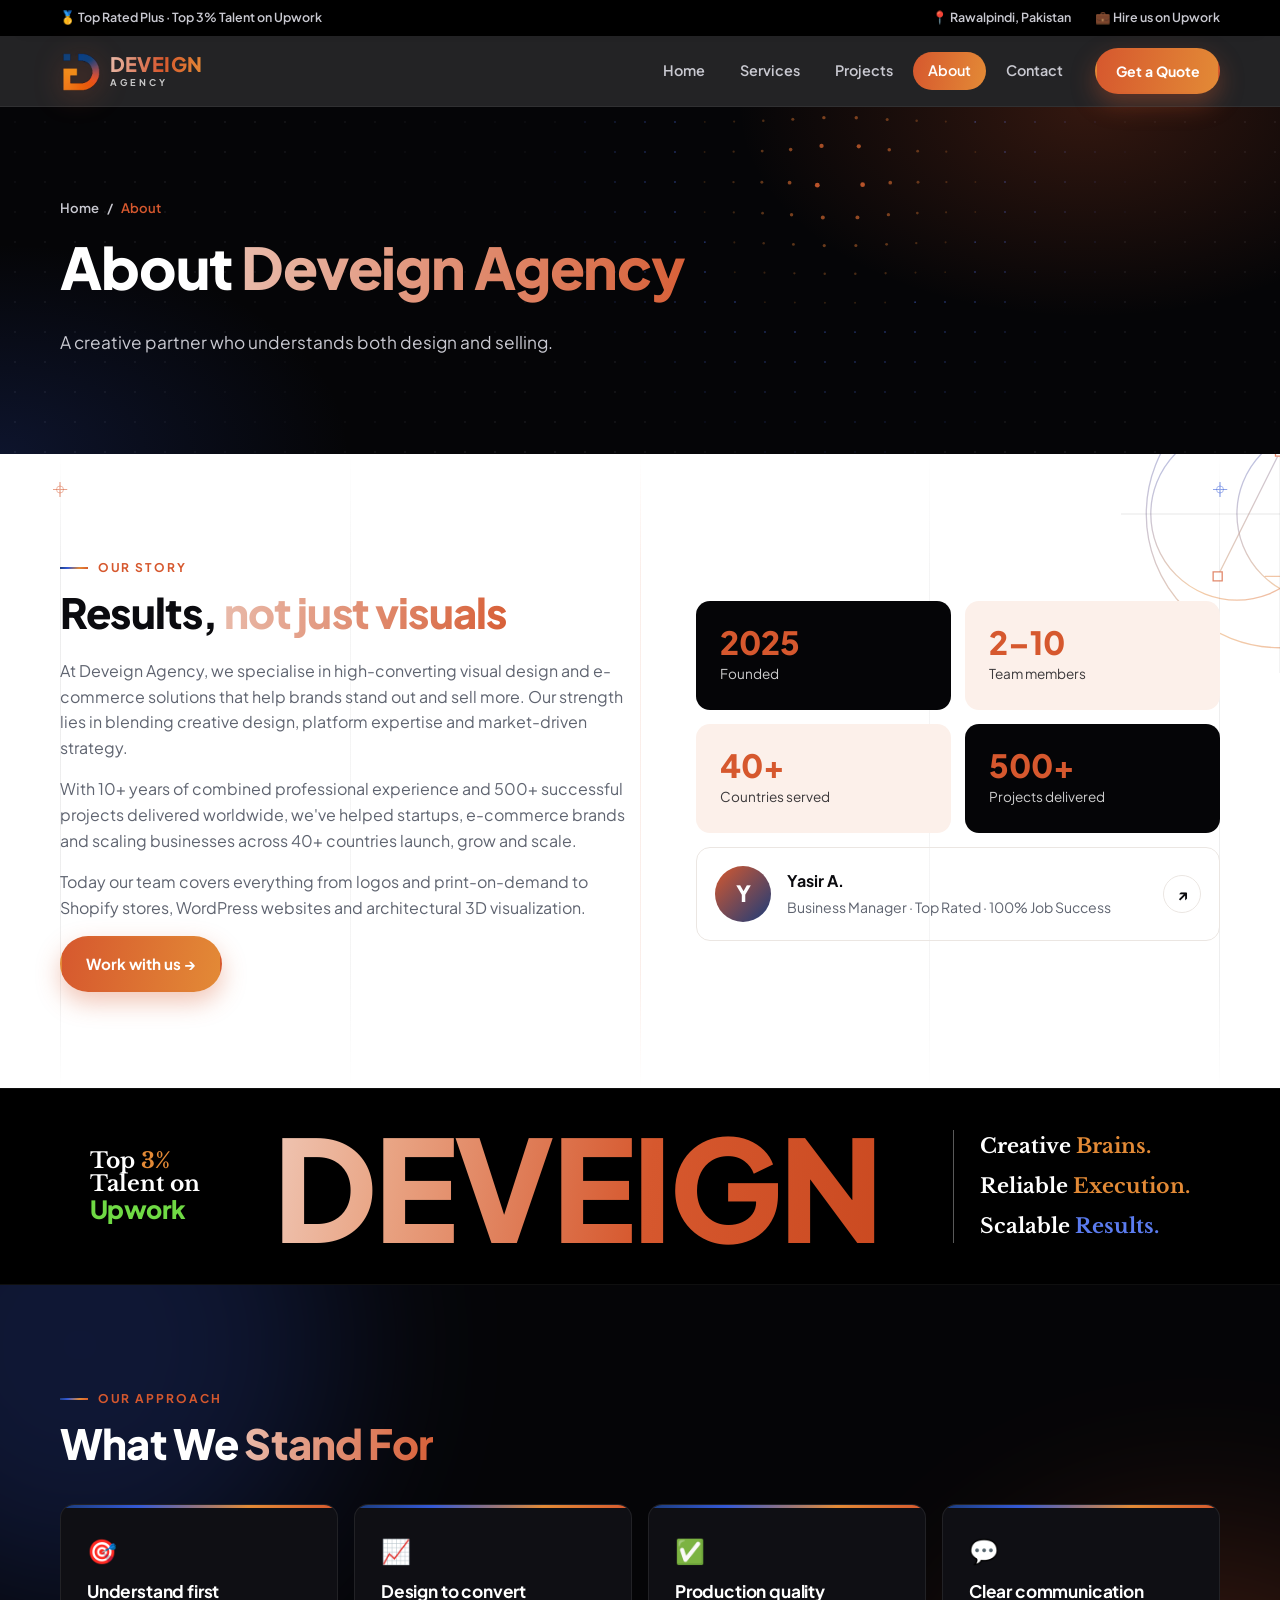
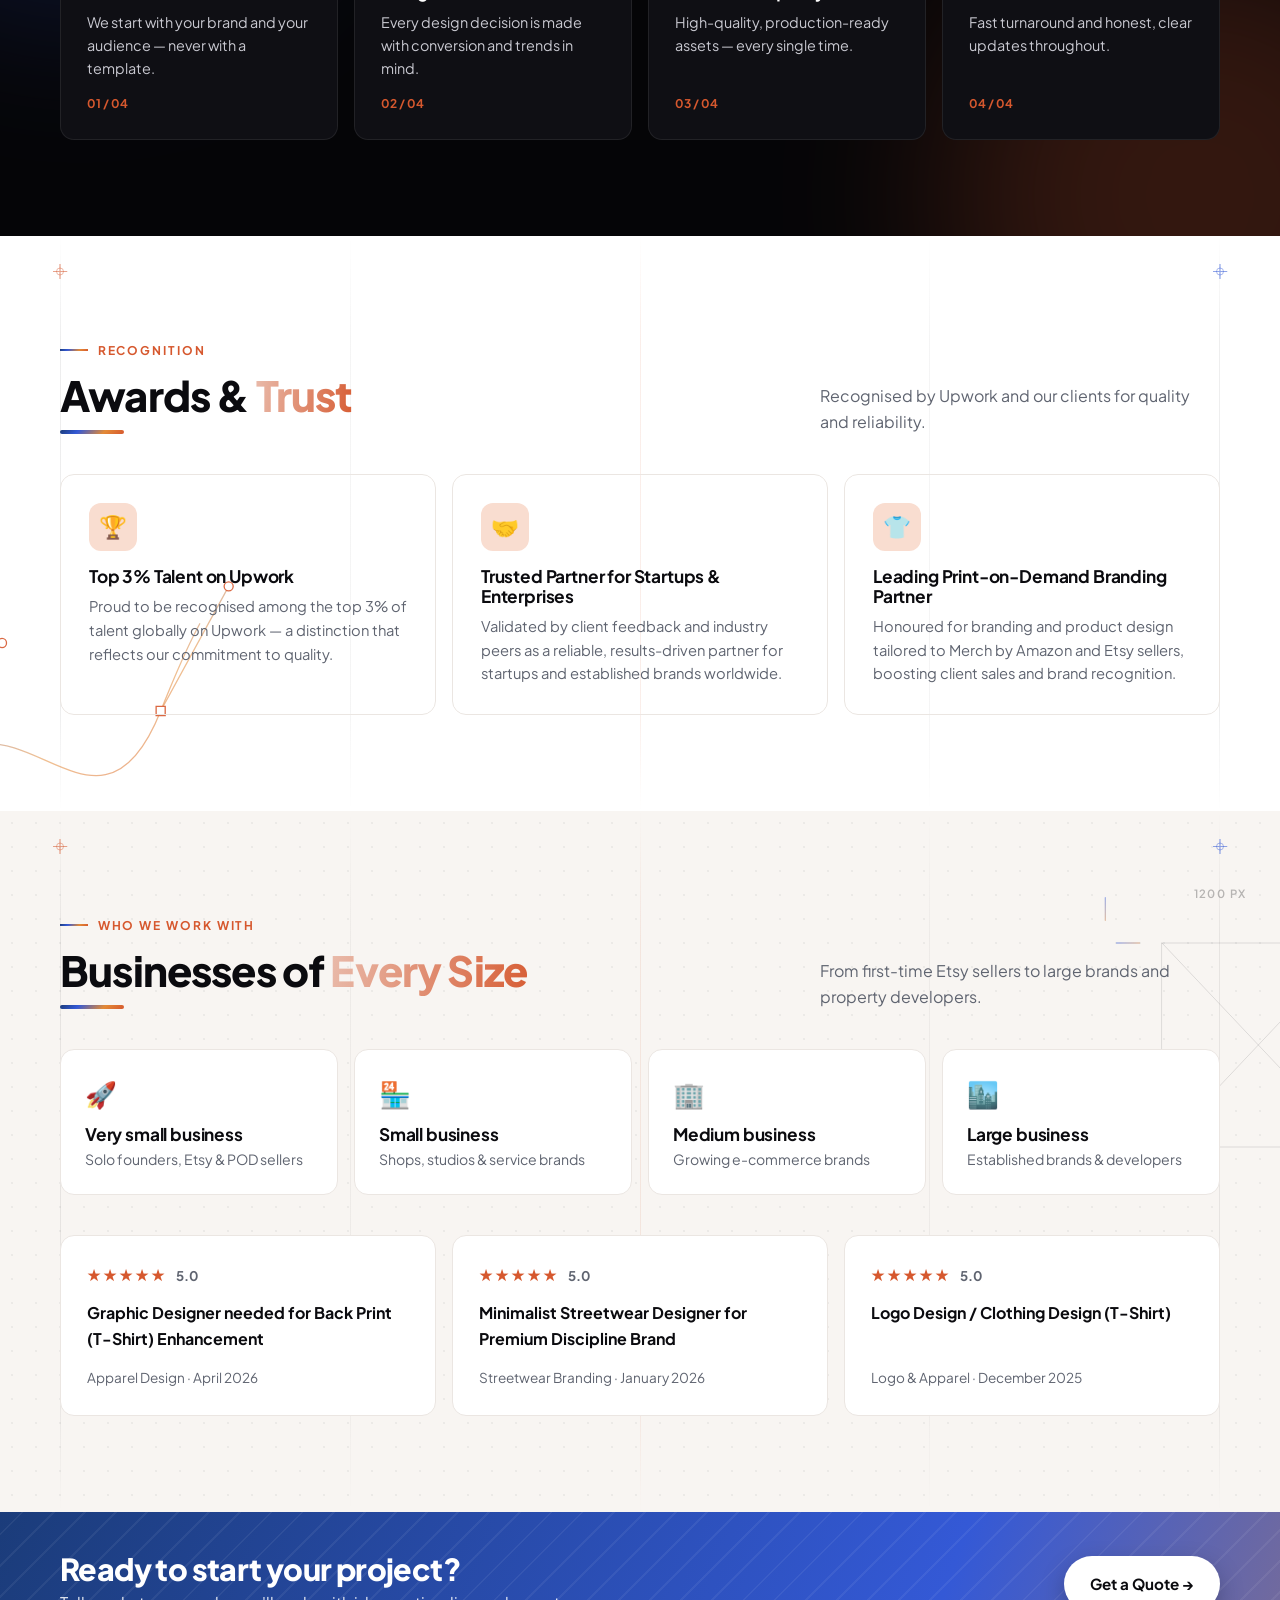
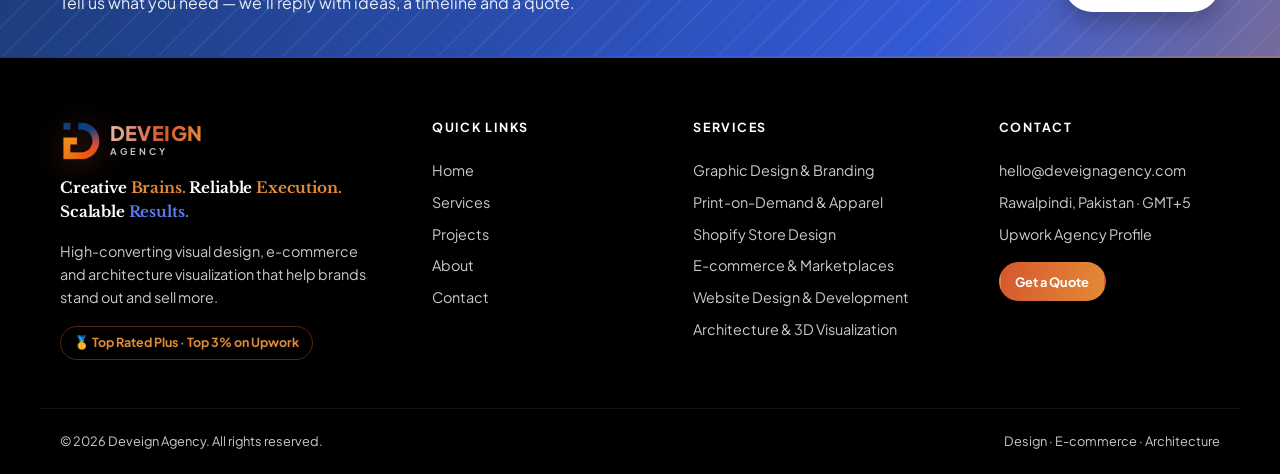
==== commit a85adf02: "Remove black bars around gallery images - Fill the space around each image with a blurred, dimmed co" ====
--- a/about/index.html
+++ b/about/index.html
@@ -15,7 +15,7 @@
   <link rel="preconnect" href="https://fonts.googleapis.com">
   <link rel="preconnect" href="https://fonts.gstatic.com" crossorigin>
   <link href="https://fonts.googleapis.com/css2?family=Plus+Jakarta+Sans:wght@400;500;600;700;800&family=Libre+Baskerville:wght@400;700&display=swap" rel="stylesheet">
-  <link rel="stylesheet" href="/assets/css/styles.css?v=202611030002">
+  <link rel="stylesheet" href="/assets/css/styles.css?v=202611052007">
   <script>document.documentElement.classList.add('js')</script>
   <link rel="icon" type="image/png" href="/assets/img/brand/logo-mark.png">
 </head><body data-page="about">
@@ -203,6 +203,6 @@
     <svg viewBox="0 0 44 44" aria-hidden="true"><circle cx="22" cy="22" r="20"/><circle class="to-top__ring" id="toTopRing" cx="22" cy="22" r="20" pathLength="100"/></svg>
     <span aria-hidden="true">↑</span>
   </button>
-  <script src="/assets/js/main.js?v=202611030002"></script>
+  <script src="/assets/js/main.js?v=202611052007"></script>
 </body>
 </html>
--- a/assets/css/styles.css
+++ b/assets/css/styles.css
@@ -691,9 +691,12 @@
 
 /* Project gallery (pop-up) */
 .modal { width: min(1080px, calc(100% - 32px)); }
-.gallery { display: grid; grid-template-rows: 1fr auto; min-width: 0; background: #0f0f14; }
-.gallery__stage { position: relative; display: grid; place-items: center; min-height: 320px; max-height: 72vh; overflow: hidden; background: radial-gradient(circle at 50% 40%, #23232c, #0b0b0f); }
-.gallery__main { width: 100%; height: 100%; max-height: 72vh; object-fit: contain; display: block; }
+.gallery { display: grid; grid-template-rows: 1fr auto; min-width: 0; height: 100%; background: #0f0f14; }
+.gallery__stage { position: relative; display: grid; place-items: center; min-height: 320px; overflow: hidden; isolation: isolate; background: #0b0b0f; }
+/* blurred copy of the current image fills the empty space instead of black bars */
+.gallery__stage::before { content: ""; position: absolute; inset: -60px; z-index: -1; background: var(--stage-bg, none) center / cover no-repeat; filter: blur(34px) brightness(.62) saturate(1.25); transform: scale(1.08); transition: background-image .35s ease; }
+.gallery__stage::after { content: ""; position: absolute; inset: 0; z-index: -1; background: radial-gradient(ellipse at center, transparent 55%, rgba(0,0,0,.35)); pointer-events: none; }
+.gallery__main { width: 100%; height: 100%; max-height: 72vh; object-fit: contain; display: block; filter: drop-shadow(0 18px 40px rgba(0,0,0,.45)); }
 .gallery__main.is-in { animation: galIn .35s var(--ease); }
 @keyframes galIn { from { opacity: .2; transform: scale(.985); } }
 .gallery__nav { position: absolute; top: 50%; translate: 0 -50%; width: 44px; height: 44px; border-radius: 50%; border: 0; cursor: pointer; background: rgba(255,255,255,.92); color: var(--text); font-size: 1.6rem; line-height: 1; display: grid; place-items: center; box-shadow: 0 6px 18px rgba(0,0,0,.3); transition: background .2s, color .2s, scale .2s; }
@@ -752,3 +755,23 @@
   .cw__mosaic { grid-template-rows: repeat(3, 100px); }
   .cw { margin-bottom: 56px; }
 }
+
+/* Wide layout for landscape images: full-width image on top, details below */
+@media (min-width: 1001px) {
+  .modal--wide { width: min(1100px, calc(100% - 32px)); }
+  .modal--wide .modal__content { grid-template-columns: 1fr; }
+  .modal--wide .gallery { height: auto; }
+  .modal--wide .gallery__stage { width: 100%; height: min(64vh, 600px); min-height: 0; max-height: none; }
+  .modal--wide .gallery__main { max-height: 100%; }
+  .modal--wide .modal__body { display: grid; grid-template-columns: 1.15fr 1fr; gap: 0 40px; padding: 30px 36px 34px; }
+  .modal--wide .modal__body > .modal__tags, .modal--wide .modal__body > h3, .modal--wide .modal__body > p { grid-column: 1; }
+  .modal--wide .modal__body > h4, .modal--wide .modal__body > ul, .modal--wide .modal__body > .chips, .modal--wide .modal__body > .btn { grid-column: 2; }
+  .modal--wide .modal__body > .modal__tags { grid-row: 1; }
+  .modal--wide .modal__body > h3 { grid-row: 2; }
+  .modal--wide .modal__body > p { grid-row: 3 / span 6; }
+  .modal--wide .modal__body > h4:first-of-type { grid-row: 1; margin-top: 0; }
+  .modal--wide .modal__body > ul { grid-row: 2 / span 2; }
+  .modal--wide .modal__body > h4:last-of-type { grid-row: 4; }
+  .modal--wide .modal__body > .chips { grid-row: 5; }
+  .modal--wide .modal__body > .btn { grid-row: 6; justify-self: start; }
+}
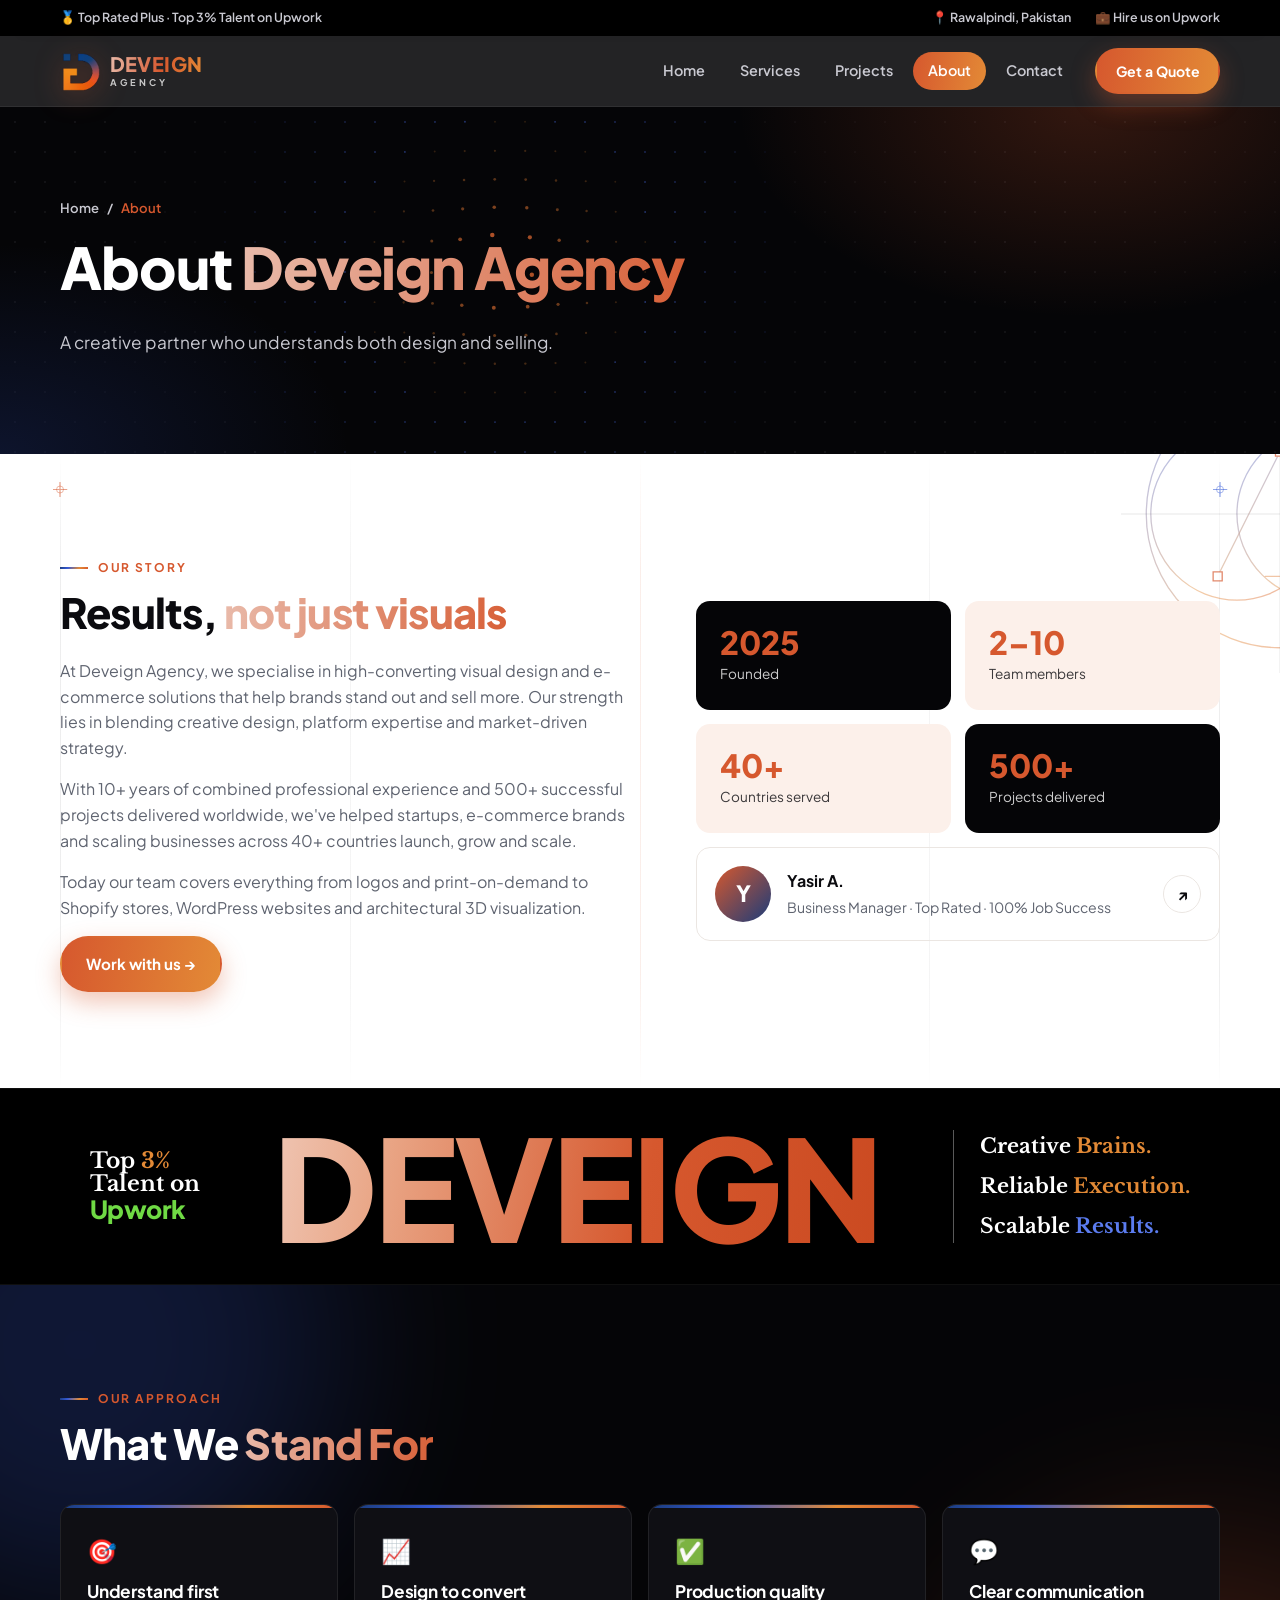
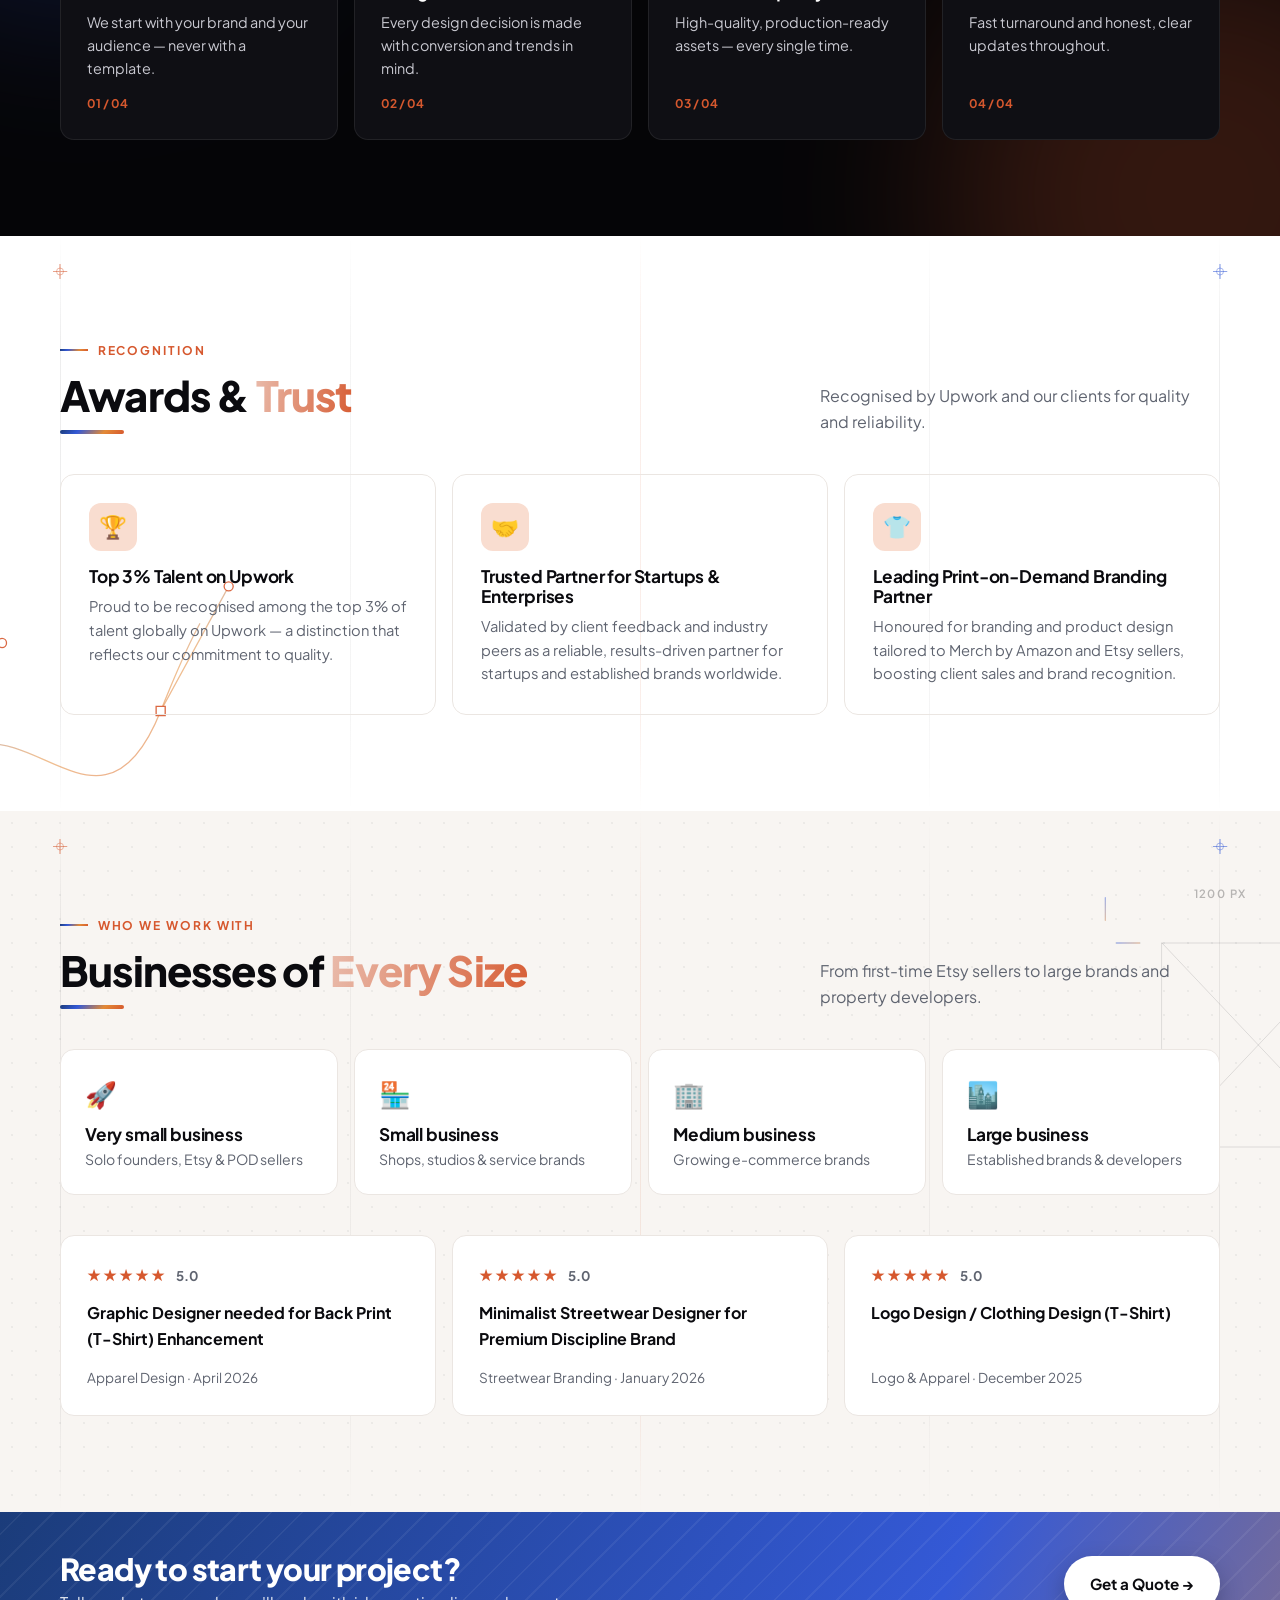
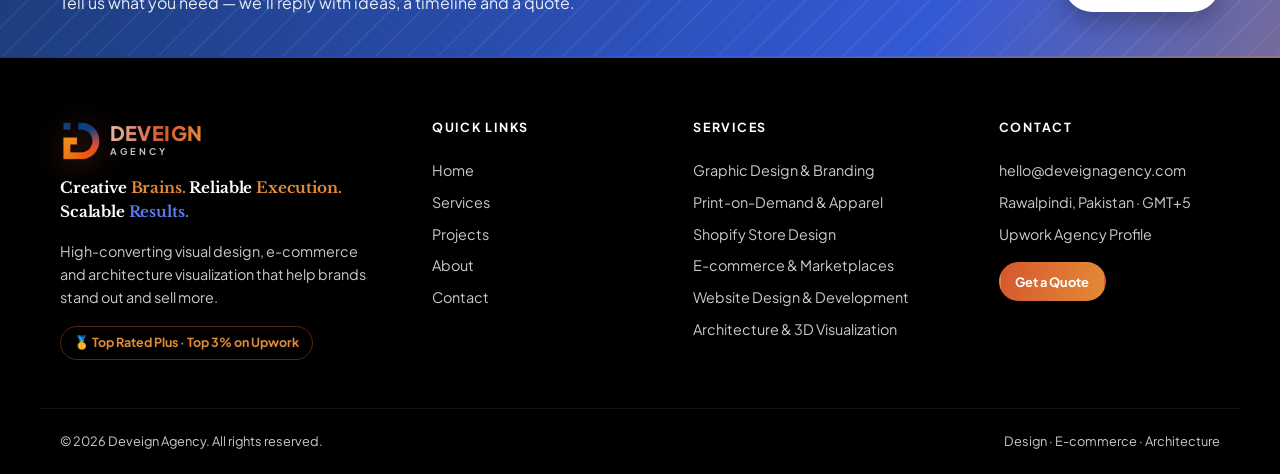
==== commit 1bdc332f: "Add schema markup and og:image for SEO - Add LocalBusiness JSON-LD schema to homepage - Add Breadcru" ====
--- a/about/index.html
+++ b/about/index.html
@@ -11,6 +11,7 @@
   <link rel="canonical" href="https://deveignagency.com/about/">
   <meta property="og:url" content="https://deveignagency.com/about/">
   <meta property="og:site_name" content="Deveign Agency">
+  <meta property="og:image" content="https://deveignagency.com/assets/img/brand/logo-mark.png">
   <meta name="theme-color" content="#000000">
   <link rel="preconnect" href="https://fonts.googleapis.com">
   <link rel="preconnect" href="https://fonts.gstatic.com" crossorigin>
@@ -18,6 +19,21 @@
   <link rel="stylesheet" href="/assets/css/styles.css?v=202611052007">
   <script>document.documentElement.classList.add('js')</script>
   <link rel="icon" type="image/png" href="/assets/img/brand/logo-mark.png">
+  <script type="application/ld+json">
+{
+  "@context": "https://schema.org",
+  "@type": "Organization",
+  "name": "Deveign Agency",
+  "url": "https://deveignagency.com",
+  "description": "Top Rated Plus design and e-commerce agency serving clients worldwide",
+  "foundingDate": "2020",
+  "address": {
+    "@type": "PostalAddress",
+    "addressLocality": "Rawalpindi",
+    "addressCountry": "PK"
+  }
+}
+  </script>
 </head><body data-page="about">
   <a class="skip" href="#main">Skip to content</a>
   <div class="progress" aria-hidden="true"><span id="progressBar"></span></div>
